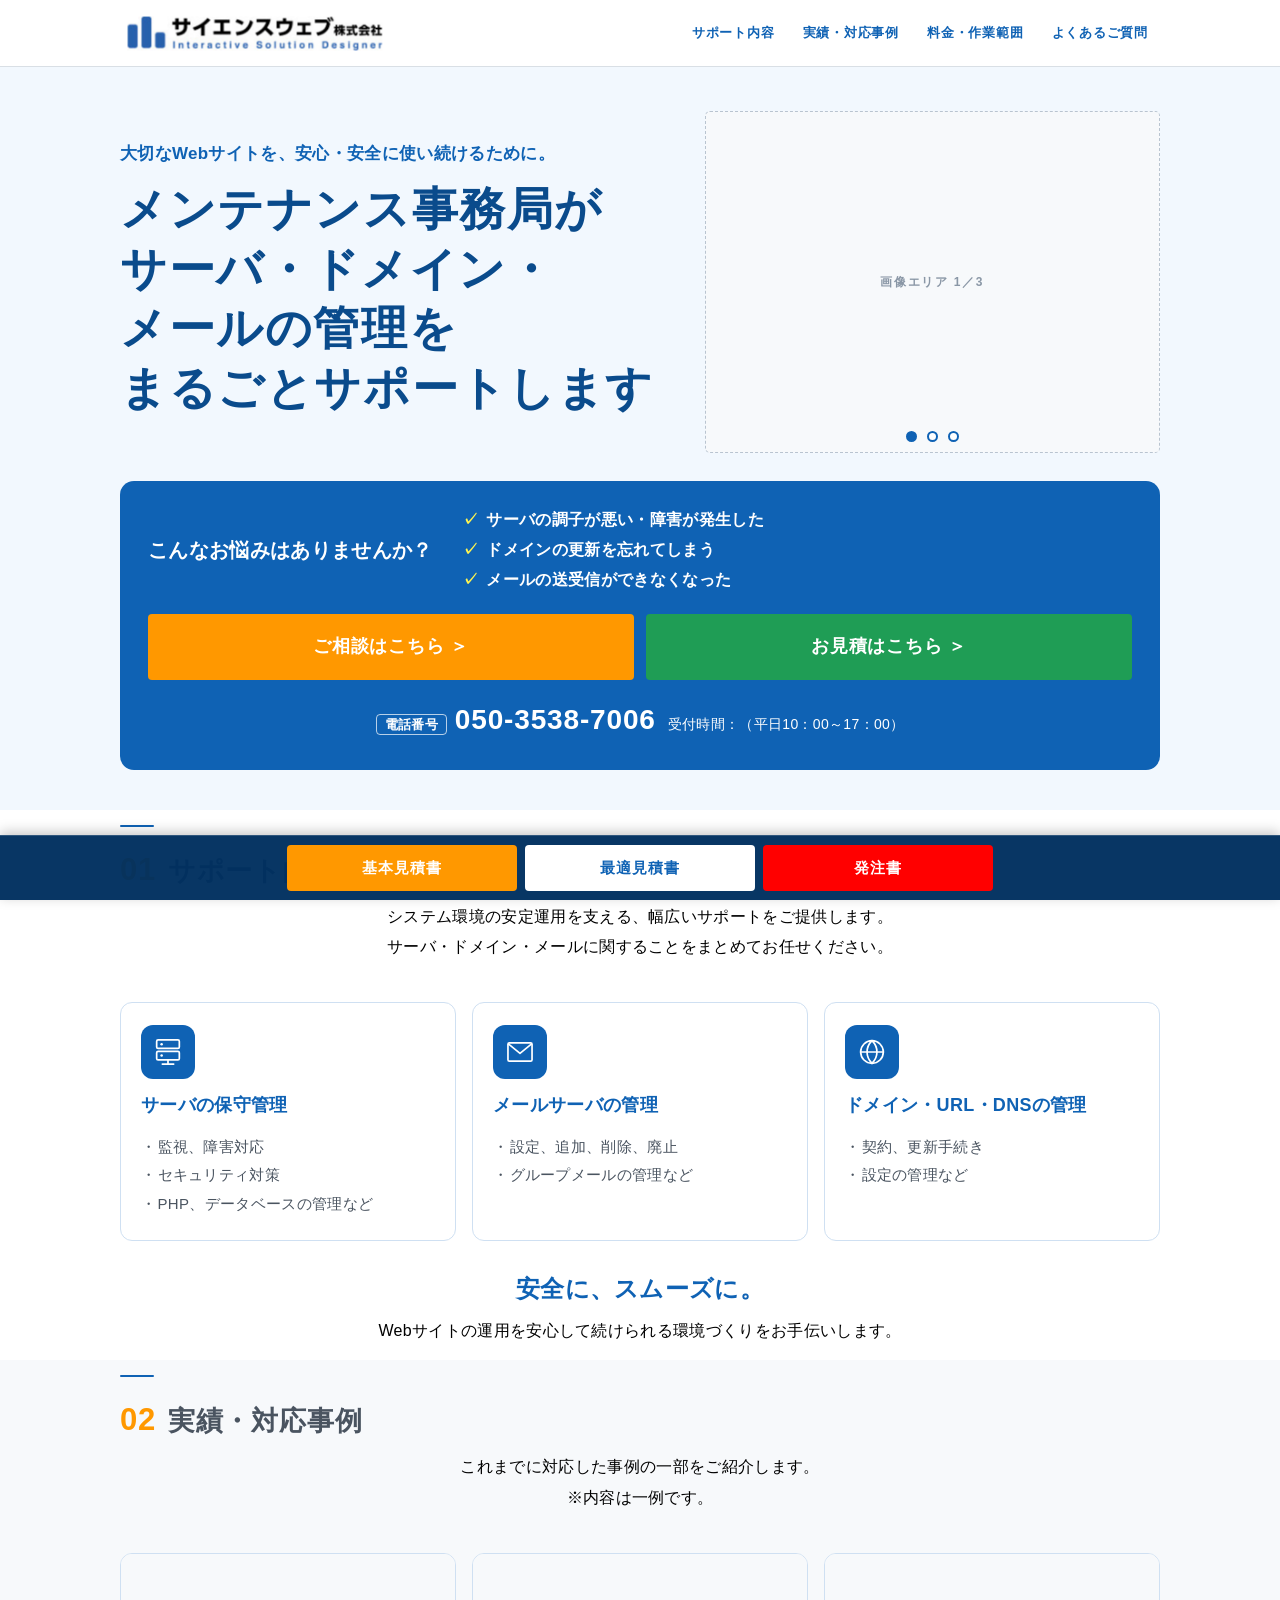
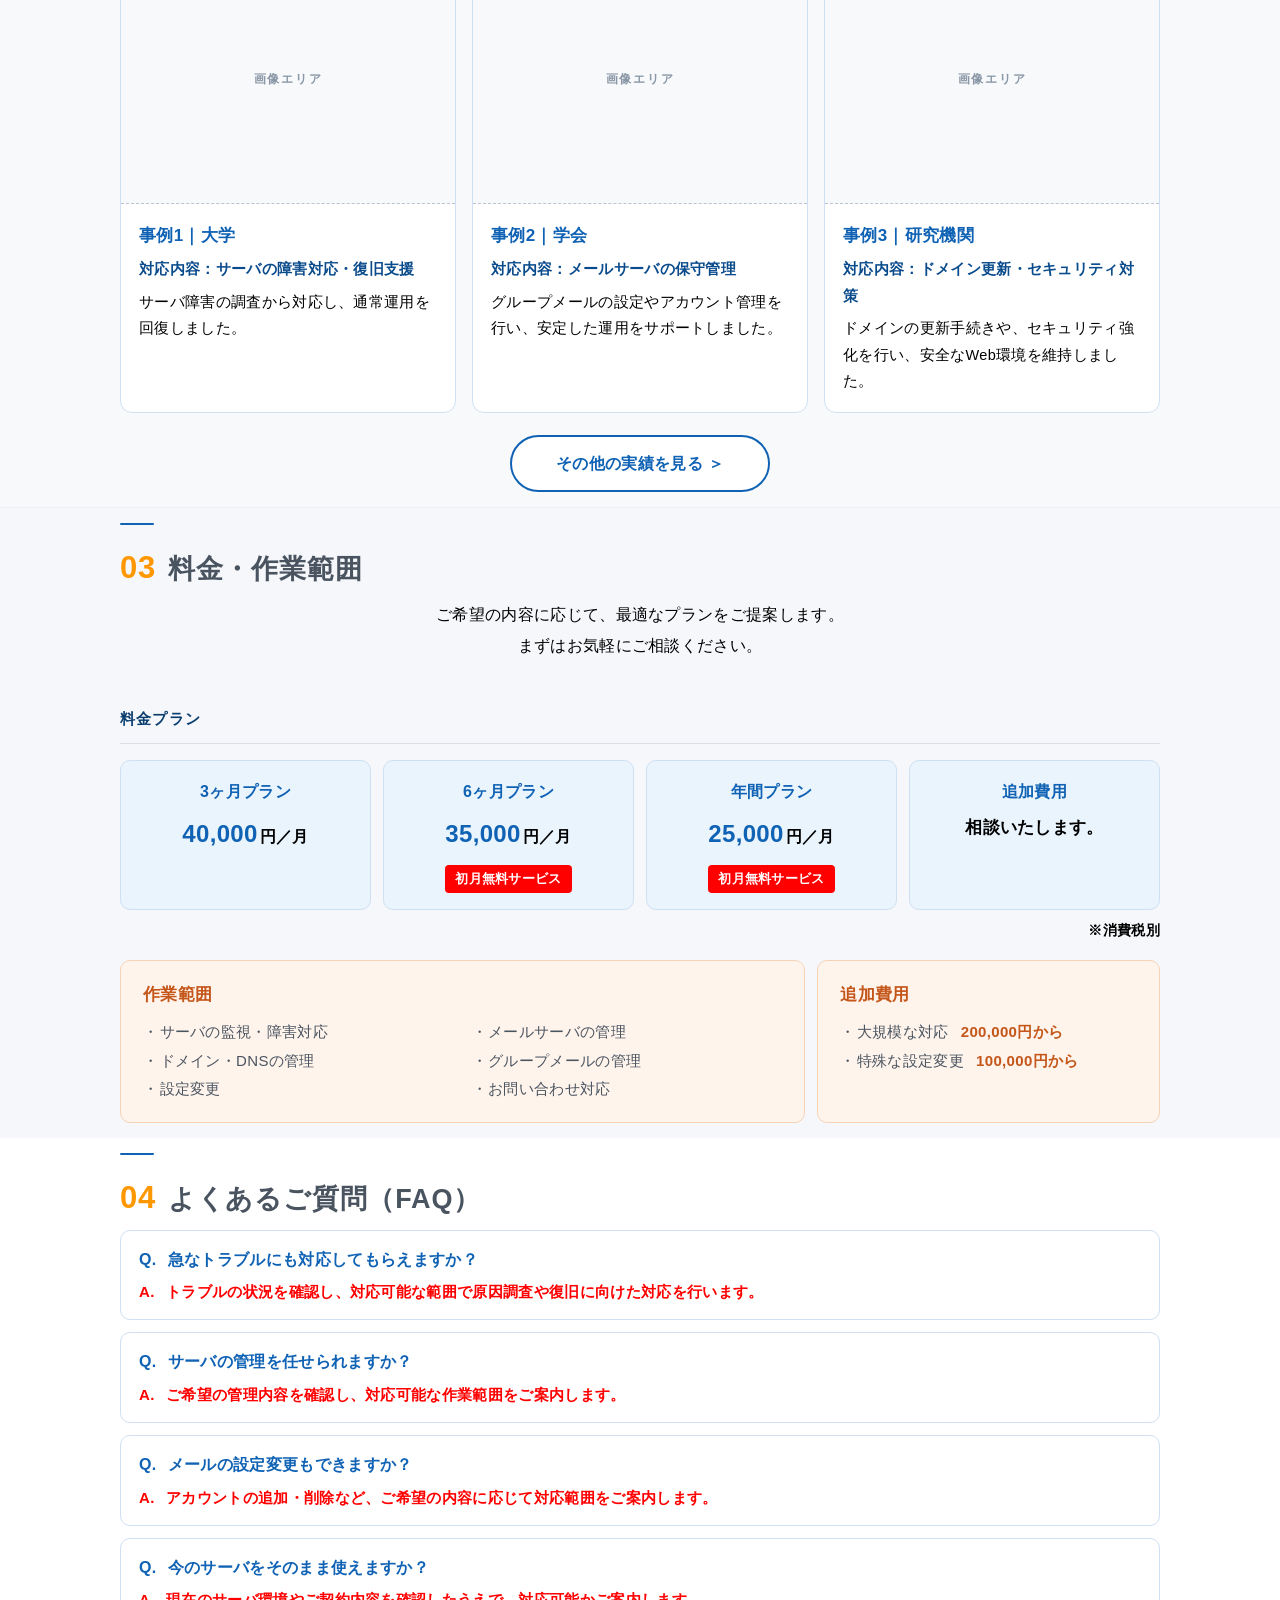
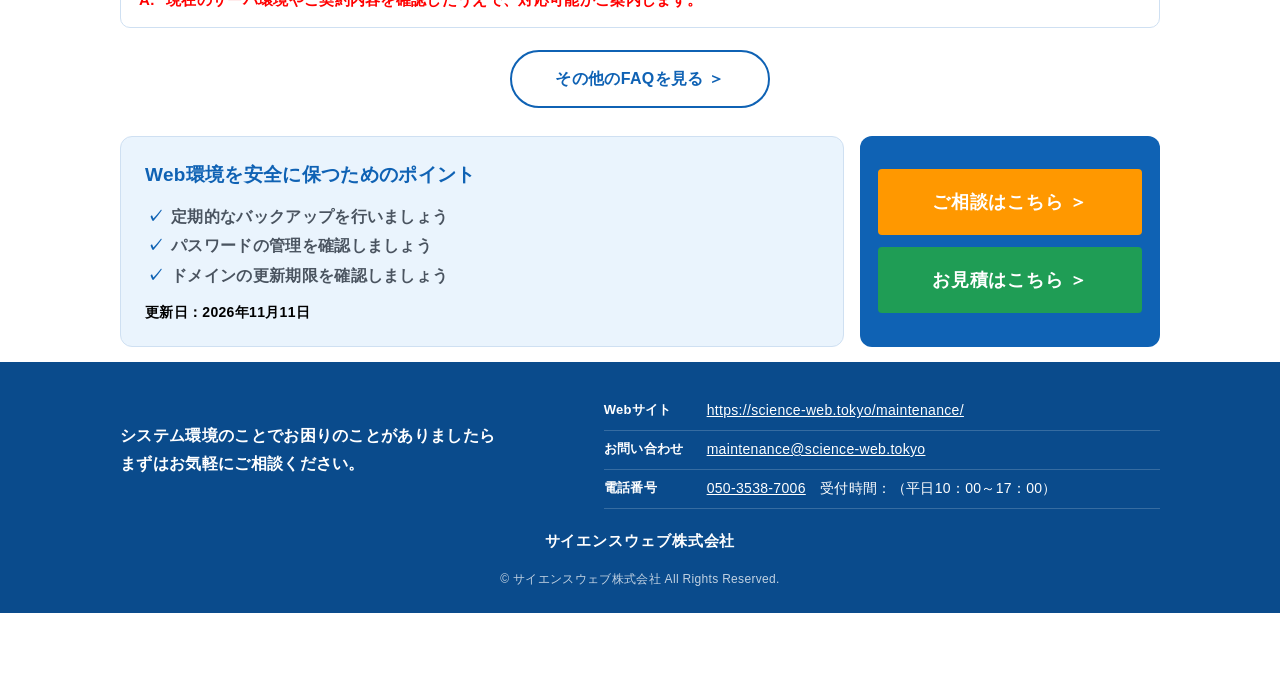
==== index.html @ deb1efe9 "初校 ver1.0：SWT メンテナンス事務局（SWO版をもとに原稿の文言で作成） Co-Authored-By: Claude Opus 5.5 <noreply@anthropic.com> Cl" ====
<!DOCTYPE html>
<!-- BUILD_TAG: swt2026_maintenance_ver1.0 / 2026-11-09 -->
<html lang="ja">
<head>
<meta charset="utf-8">
<meta name="viewport" content="width=device-width, initial-scale=1">
<title>メンテナンス事務局｜サーバ・ドメイン・メールの管理をまるごとサポート｜サイエンスウェブ株式会社 SWT</title>
<meta name="description" content="メンテナンス事務局が、サーバ・ドメイン・メールの管理をまるごとサポートします。サーバの保守管理、メールサーバの管理、ドメイン・URL・DNSの管理をまとめてお任せください。">
<meta property="og:type" content="website">
<meta property="og:locale" content="ja_JP">
<meta property="og:site_name" content="サイエンスウェブ株式会社 SWT">
<meta property="og:title" content="メンテナンス事務局｜サーバ・ドメイン・メールの管理をまるごとサポート">
<meta property="og:description" content="大切なWebサイトを、安心・安全に使い続けるために。サーバ・ドメイン・メールの管理をまるごとサポートします。">
<meta property="og:url" content="https://science-web.tokyo/maintenance/">
<link rel="canonical" href="https://science-web.tokyo/maintenance/">
<meta name="twitter:card" content="summary">
<script type="application/ld+json">
{
 "@context": "https://schema.org",
 "@type": "FAQPage",
 "mainEntity": [
  {
   "@type": "Question",
   "name": "急なトラブルにも対応してもらえますか？",
   "acceptedAnswer": {
    "@type": "Answer",
    "text": "トラブルの状況を確認し、対応可能な範囲で原因調査や復旧に向けた対応を行います。"
   }
  },
  {
   "@type": "Question",
   "name": "サーバの管理を任せられますか？",
   "acceptedAnswer": {
    "@type": "Answer",
    "text": "ご希望の管理内容を確認し、対応可能な作業範囲をご案内します。"
   }
  },
  {
   "@type": "Question",
   "name": "メールの設定変更もできますか？",
   "acceptedAnswer": {
    "@type": "Answer",
    "text": "アカウントの追加・削除など、ご希望の内容に応じて対応範囲をご案内します。"
   }
  },
  {
   "@type": "Question",
   "name": "今のサーバをそのまま使えますか？",
   "acceptedAnswer": {
    "@type": "Answer",
    "text": "現在のサーバ環境やご契約内容を確認したうえで、対応可能かご案内します。"
   }
  }
 ]
}
</script>
<style>

p {
  color: #000000 !important;
}
/* ============ 基本 ============ */
:root{
  --navy:#0F62B4;
  --navy-d:#0A4B8C;
  --navy-l:#EAF3FC;
  --accent:#ff9800;
  --accent-d:#e68a00;
  --red:#ff0000;
  --yellow:#fff44f;
  --ink:#000000;
  --gray:#000000;
  --line:#000000;
  --bg:#f5f7fa;
  --white:#fff;
}
*{box-sizing:border-box;}
html{scroll-behavior:smooth;}
body{
  margin:0;
  font-family:"Helvetica Neue",Arial,"Hiragino Kaku Gothic ProN","Hiragino Sans","Yu Gothic Medium","Yu Gothic",Meiryo,"Noto Sans JP","Noto Sans CJK JP","IPAPGothic","MS PGothic",sans-serif;
  color:var(--ink);
  background:var(--white);
  line-height:1.75;
  font-size:16px;
  -webkit-text-size-adjust:100%;
}
img{max-width:100%;height:auto;display:block;}
a{color:var(--navy);}
.wrap{max-width:1080px;margin:0 auto;padding:0 20px;}
@media (max-width:560px){ .wrap{padding:0 16px;} }

/* ============ ヘッダー ============ */
header{
  position:sticky;top:0;z-index:100;
  background:#fff;color:var(--ink);
  border-bottom:3px solid var(--navy);
  box-shadow:0 2px 8px rgba(0,0,0,.08);
}
.hd{display:flex;align-items:center;justify-content:space-between;gap:16px;min-height:60px;padding-top:8px;padding-bottom:8px;}
.hd-logo{display:block;color:var(--navy);text-decoration:none;line-height:1.2;}
.hd-logo-img{height:50px;width:auto;display:block;}
@media (max-width:700px){ .hd-logo-img{height:24px;} }
.gnav{display:flex;gap:4px;list-style:none;margin:0;padding:0;flex-wrap:wrap;}
.gnav a{
  display:block;padding:8px 12px;color:var(--navy);text-decoration:none;
  font-size:14px;font-weight:700;border-radius:4px;
}
.gnav a:hover{background:var(--navy-l);}
.hd-toggle{display:none;background:none;border:1px solid var(--navy);color:var(--navy);border-radius:5px;padding:7px 11px;font-size:14px;font-weight:700;cursor:pointer;}

@media (max-width:900px){
  .hd{flex-wrap:wrap;padding-top:8px;padding-bottom:8px;}
  .hd-toggle{display:block;}
  .hd nav{width:100%;order:3;}
  .gnav{display:none;width:100%;flex-direction:column;gap:0;padding-bottom:8px;}
  .gnav.open{display:flex;}
  .gnav a{padding:12px 8px;border-top:1px solid var(--line);border-radius:0;}
}

/* ============ ヒーロー ============ */
.hero{
  background:#fff;
  color:var(--ink);padding:52px 0 44px;
  border-bottom:1px solid var(--line);
}
.hero-lead{font-size:14px;opacity:.92;margin:0 0 14px;}
.hero h1{
  font-size:44px;line-height:1.28;margin:0 0 6px;font-weight:900;letter-spacing:.02em;
  color:var(--ink);
}
.hero h1 .dot{color:var(--navy);font-size:16px;margin:0 14px;vertical-align:middle;opacity:.55;}
.hero h1 .sub{display:block;font-size:19px;font-weight:700;color:var(--navy);margin-bottom:8px;}
.hero-price{
  display:flex;flex-wrap:wrap;gap:12px;margin:20px 0 8px;
}
.hero-card{
  flex:1 1 100%;background:var(--navy);color:#fff;
  border:1px solid var(--navy);border-radius:14px;padding:26px 34px;
  box-shadow:0 8px 26px rgba(15,98,180,.22);
  display:flex;align-items:center;gap:34px;
}
.hero-card .hc-left{flex:1 1 0;min-width:0;}
.hero-card .hc-right{flex:1 1 0;min-width:0;}
.hero-card .hc-sep{flex:0 0 1px;align-self:stretch;background:rgba(255,255,255,.28);margin:4px 0;}
.hero-card .n{font-size:15px;font-weight:700;opacity:.95;margin-bottom:2px;letter-spacing:.02em;}
.hero-card .p{font-weight:900;color:var(--yellow);line-height:1;display:flex;align-items:baseline;gap:0 2px;}
.hero-card .p-pre{font-size:34px;}
.hero-card .p-num{font-size:96px;letter-spacing:-.03em;}
.hero-card .p-unit{font-size:42px;}
.hero-card .p-tax{font-size:14px;font-weight:700;color:#fff;opacity:.92;margin-top:4px;}
.hero-card .n{font-size:15px;font-weight:700;margin-bottom:4px;}
.hero-card .d{font-size:13px;opacity:.92;line-height:1.6;}
.hero-tags{font-size:13px;opacity:.9;margin:14px 0 0;}
.hero-note{
  background:var(--yellow);color:#4a3b00;font-weight:800;
  display:inline-block;padding:8px 16px;border-radius:6px;margin-top:16px;font-size:15px;
}
@media (max-width:700px){
  .hero h1{font-size:25px;}
  .hero h1 .sub{font-size:16px;}
  .hero-card{flex-direction:column;align-items:center;gap:16px;padding:26px 24px;}
  .hero-card .hc-sep{flex:0 0 1px;width:100%;height:1px;align-self:auto;margin:0;}
  .hero-card .p-pre{font-size:24px;}
  .hero-card .p-num{font-size:62px;}
  .hero-card .p-unit{font-size:28px;}
  .hero-card .p-tax{font-size:13px;}
}

/* ============ 共通セクション ============ */
section{padding:52px 0;}
section:nth-of-type(even){background:var(--bg);}
.sec-ttl{
  font-size:26px;font-weight:900;margin:0 0 6px;color:var(--navy);line-height:1.4;
}
.sec-ttl::before{
  content:"";display:block;width:52px;height:5px;background:var(--accent);
  border-radius:3px;margin-bottom:12px;
}
.sec-desc{font-size:15px;color:var(--gray);margin:0 0 26px;}
@media (max-width:700px){ .sec-ttl{font-size:22px;} section{padding:40px 0;} }

/* ============ セールスポイント ============ */
.points{display:grid;grid-template-columns:repeat(2,1fr);gap:14px;margin:0;padding:0;list-style:none;}
.points li{
  background:var(--white);border:1px solid var(--line);border-radius:9px;
  padding:15px 16px 15px 44px;position:relative;font-size:15px;font-weight:700;line-height:1.6;
}
.points li::before{
  content:"";position:absolute;left:15px;top:19px;width:16px;height:9px;
  border-left:3px solid var(--accent);border-bottom:3px solid var(--accent);
  transform:rotate(-45deg);
}
.points li span{display:block;font-size:13px;font-weight:400;color:var(--gray);margin-top:3px;}
@media (max-width:700px){ .points{grid-template-columns:1fr;} }

/* ============ 導線ボタン ============ */
.cta-box{
  background:var(--white);border:2px solid var(--navy);border-radius:12px;
  padding:22px;margin-top:30px;
}
.cta-box.on-white{background:var(--bg);}
.cta-ttl{font-size:18px;font-weight:900;color:var(--navy);margin:0 0 4px;}
.cta-sub{font-size:13.5px;color:var(--gray);margin:0 0 16px;}
.btns{display:grid;grid-template-columns:repeat(3,1fr);gap:12px;}
.btns.two{grid-template-columns:repeat(2,1fr);}
@media (max-width:820px){ .btns,.btns.two{grid-template-columns:1fr;} }
.btn{
  display:flex;flex-direction:column;align-items:center;justify-content:center;gap:3px;
  min-height:66px;padding:13px 14px;border:0;border-radius:9px;cursor:pointer;
  font-family:inherit;font-size:16px;font-weight:900;text-decoration:none;text-align:center;
  line-height:1.4;transition:filter .15s,transform .05s;
}
.btn:hover{filter:brightness(1.08);}
.btn:active{transform:translateY(1px);}
.btn small{font-size:11.5px;font-weight:600;opacity:.92;}
.btn-order{background:var(--red);color:#fff;}
.btn-quote{background:var(--accent);color:#fff;}
.btn-quote2{background:var(--navy);color:#fff;}
.btn-contact{background:#fff;color:var(--navy);border:2px solid var(--navy);}
.btn-zoom{background:#fff;color:var(--navy);border:2px solid var(--navy);}

/* ============ 料金 ============ */
.plans{display:grid;grid-template-columns:repeat(3,1fr);gap:16px;}
.plans.single{grid-template-columns:minmax(0,420px);justify-content:center;}

/* ====== 新原稿セクション用 ====== */
.sub-ttl{font-size:17px;font-weight:800;color:var(--navy);margin:30px 0 12px;padding-left:12px;border-left:5px solid var(--navy);}

/* お悩み・よくある失敗 */
.worries{list-style:none;margin:0;padding:0;display:grid;grid-template-columns:repeat(2,1fr);gap:10px;}
.worries li{background:#fff;border:1px solid var(--line);border-radius:8px;padding:13px 14px 13px 40px;position:relative;font-size:14.5px;line-height:1.65;}
.worries li:before{content:"✓";position:absolute;left:14px;top:12px;color:#000000;font-weight:900;}

/* 解決の一文 */
.answer-box{margin-top:24px;background:var(--navy);color:#fff;border-radius:10px;padding:22px 24px;text-align:center;}
.answer-ttl{font-size:19px;font-weight:900;margin:0 0 8px;}
.answer-txt{font-size:14.5px;line-height:1.8;margin:0;opacity:.95;}

/* プランの仕様表 */
.plan .spec{width:100%;border-collapse:collapse;margin:6px 0 14px;}
.plan .spec th,.plan .spec td{border-bottom:1px dotted var(--line);padding:9px 4px;font-size:13.5px;text-align:left;vertical-align:top;}
.plan .spec th{width:44%;font-weight:800;color:var(--navy);}
.plan .term{list-style:none;margin:0;padding:12px 14px;background:var(--navy-l);border-radius:8px;font-size:13px;line-height:1.8;}
.plan .term li:before{content:"・";}

/* 追加できます／無料です */
.box-ttl{font-size:17px;font-weight:800;color:var(--navy);margin:0 0 12px;}
.addon,.freebox,.company{margin-top:28px;background:#fff;border:1px solid var(--line);border-radius:10px;padding:20px 22px;}
.freebox{background:#FFFBEA;border-color:#F0DFA8;}
.free{list-style:none;margin:0;padding:0;display:grid;grid-template-columns:repeat(3,1fr);gap:10px;}
.free li{background:#fff;border:1px solid #F0DFA8;border-radius:8px;padding:14px;text-align:center;font-size:14px;}
.free li b{display:block;margin-top:6px;font-size:19px;color:var(--accent);}

/* スタンダードプランへの導線 */
.basic-link{margin-top:24px;display:flex;flex-wrap:wrap;align-items:center;gap:12px;
  background:#fff;border:2px dashed var(--navy);border-radius:10px;padding:16px 20px;}
.bl-name{font-weight:800;color:var(--navy);font-size:15px;}
.bl-price{font-weight:900;font-size:22px;color:var(--navy);}
.bl-desc{font-size:14px;color:var(--gray);flex:1 1 200px;}
.bl-btn{background:var(--navy);color:#fff;text-decoration:none;font-weight:700;font-size:14px;
  padding:10px 18px;border-radius:6px;white-space:nowrap;}
.bl-btn:hover{opacity:.88;}

/* ＦＡＱ */
.qa{margin:0;}
.qa dt{font-weight:800;color:var(--navy);font-size:15px;margin-top:16px;padding-left:30px;position:relative;}
.qa dt:before{content:"Ｑ";position:absolute;left:0;top:0;color:var(--accent);font-weight:900;}
.qa dd{margin:8px 0 0 0;padding:12px 14px 12px 30px;background:#fff;border:1px solid var(--line);
  border-radius:8px;font-size:14px;line-height:1.8;position:relative;}
.qa dd:before{content:"Ａ";position:absolute;left:12px;top:12px;color:var(--navy);font-weight:900;}

/* 実績 */
/* 数字の実績 */
.stats{display:grid;grid-template-columns:repeat(3,1fr);gap:14px;margin-bottom:26px;}
.stat{background:var(--navy);color:#fff;border-radius:12px;padding:22px 20px;text-align:center;
  box-shadow:0 6px 20px rgba(0,64,128,.16);}
.st-num{font-size:40px;font-weight:900;line-height:1.1;color:var(--yellow);letter-spacing:-.01em;}
.st-num span{font-size:15px;font-weight:700;color:#fff;margin-left:4px;letter-spacing:0;}
.st-lbl{font-size:13px;margin-top:10px;opacity:.95;line-height:1.6;}

/* 導入機関 */
.orgs{display:grid;grid-template-columns:repeat(2,1fr);gap:14px;}
.org{background:#fff;border:1px solid var(--line);border-radius:10px;padding:18px 20px;}
.og-ttl{font-size:13px;font-weight:800;color:#fff;background:var(--navy);
  display:inline-block;border-radius:4px;padding:4px 12px;margin-bottom:12px;}
.org p{margin:0;font-size:14px;line-height:1.8;}
.og-tags{list-style:none;margin:0;padding:0;display:flex;flex-wrap:wrap;gap:7px;}
.og-tags li{background:var(--navy-l);color:var(--navy);border:1px solid #cddff2;
  border-radius:20px;padding:5px 13px;font-size:13px;font-weight:700;}
.og-etc{margin-top:8px !important;font-size:12.5px;color:var(--gray);}

/* 直近の実績 */
.recent{list-style:none;margin:0;padding:0;display:grid;grid-template-columns:repeat(3,1fr);gap:10px;}
.recent li{background:#fff;border:1px solid var(--line);border-left:4px solid var(--accent);
  border-radius:6px;padding:13px 15px;font-size:14px;font-weight:700;color:var(--navy);}

/* ご相談 */
.talk-grid{display:grid;grid-template-columns:repeat(3,1fr);gap:14px;}
.talk-card{background:#fff;border:1px solid var(--line);border-radius:10px;padding:18px 20px;}
.tc-ttl{font-size:15px;font-weight:800;color:var(--navy);margin-bottom:8px;padding-bottom:8px;border-bottom:2px solid var(--navy-l);}
.talk-card p{margin:0;font-size:14px;line-height:1.8;}
.ceo-txt{margin:14px 0 0;font-size:13.5px;line-height:1.85;color:var(--gray);}

/* フッター */
/* 追加記載欄（入力フォーム） */
.opt{margin-left:8px;font-size:11px;font-weight:600;color:#fff;background:var(--gray);border-radius:3px;padding:2px 7px;}
.fld-note{margin:0 0 8px;font-size:12.5px;color:var(--gray);line-height:1.6;}
.ex-row{display:flex;gap:8px;margin-bottom:7px;}
.ex-row .ex-l{flex:0 0 38%;}
.ex-row .ex-v{flex:1 1 auto;}
.ex-row input{padding:9px 10px;font-size:14px;border:1px solid var(--line);border-radius:5px;width:100%;font-family:inherit;}
.ex-row input:focus{outline:2px solid var(--navy);outline-offset:-1px;}

/* 帳票内：追加記載欄・希望項目リスト */
.doc .doc-extra{margin-top:10px;}
.doc .opt-list th,.doc .opt-list td{padding:6px 8px;font-size:12.5px;}

@media (max-width:560px){
  .ex-row{flex-direction:column;gap:5px;}
  .ex-row .ex-l{flex:1 1 auto;}
}

/* 見積書の注意事項 */
.doc .doc-note{margin:14px 0 0;padding-left:1.4em;font-size:11.5pt;line-height:1.75;}
.doc .doc-note > li{margin-bottom:3px;}
.doc .doc-note-items{list-style:none;margin:6px 0 8px;padding:8px 10px;border:1px solid #ccc;border-radius:3px;}
.doc .doc-note-sub{list-style:none;margin:4px 0 2px;padding:0 0 0 4px;}
.doc .doc-note-sub li{font-size:10.5pt;line-height:1.7;}
.doc .doc-note-sub li:before{content:"・";}
.doc .doc-note-sub li.no-mark:before{content:"";}
.doc .doc-order-note{margin:14px 0 0;}
.doc .doc-wakachi{margin:2px 0 4px;}
.doc .doc-wakachi li{line-height:1.5;}
.doc .doc-wakachi-note{margin:0 0 4px;font-size:12px;}

.doc .doc-note-items li{display:flex;flex-wrap:wrap;gap:2px 10px;padding:3px 0;border-bottom:1px dotted #ddd;font-size:10.5pt;}
.doc .doc-note-items li:last-child{border-bottom:0;}
.doc .ni-n{flex:0 0 30%;font-weight:700;}
.doc .ni-p{flex:0 0 22%;text-align:right;}
.doc .ni-d{flex:1 1 100%;font-size:9.5pt;color:#555;padding-left:1em;}
@media print{
  .doc .doc-note{font-size:8.6pt;line-height:1.45;margin-top:8px;padding-left:1.2em;}
  .doc .doc-note > li{margin-bottom:1px;}
  .doc .doc-note-items{margin:4px 0 5px;padding:5px 7px;}
  .doc .doc-note-items li{font-size:8pt;padding:0.5px 0;gap:1px 8px;}
  .doc .ni-d{font-size:7.4pt;line-height:1.35;}
  .doc .doc-note-sub li{font-size:8.2pt;line-height:1.45;}
}

.ft-brand{margin:0 0 8px;font-weight:800;font-size:15px;}
.ft-a{color:#fff;text-decoration:underline;opacity:.92;word-break:break-all;}
.ft-nav{list-style:none;display:flex;flex-wrap:wrap;gap:6px 18px;margin:14px 0 0;padding:0;}
.ft-nav a{color:#fff;text-decoration:none;font-size:13.5px;font-weight:700;opacity:.92;}
.ft-nav a:hover{text-decoration:underline;}

/* 吹き出し */
.say{display:inline-block;margin-left:10px;background:var(--accent);color:#fff;font-size:12px;font-weight:800;
  border-radius:14px;padding:3px 12px;position:relative;white-space:nowrap;}
.say2{display:inline-block;margin-left:10px;background:var(--yellow);color:#4a3b00;font-size:12.5px;font-weight:800;
  border-radius:14px;padding:3px 12px;white-space:nowrap;}
@media (max-width:560px){ .say,.say2{display:block;margin:6px 0 0;width:fit-content;} }
.ft-line{margin:0 0 4px;font-size:13.5px;opacity:.92;}
.ft-copy{margin:14px 0 0;font-size:12px;opacity:.75;}

@media (max-width:760px){
  .worries{grid-template-columns:1fr;}
  .free{grid-template-columns:1fr;}
  .stats{grid-template-columns:1fr;gap:10px;}
  .stat{padding:18px;}
  .st-num{font-size:34px;}
  .orgs{grid-template-columns:1fr;}
  .recent{grid-template-columns:1fr;}
  .talk-grid{grid-template-columns:1fr;}
  .answer-ttl{font-size:17px;}
  .basic-link{flex-direction:column;align-items:flex-start;}
  .bl-btn{width:100%;text-align:center;}
}
@media (max-width:880px){ .plans{grid-template-columns:1fr;} }
.plan{
  background:var(--white);border:2px solid var(--line);border-radius:12px;
  padding:22px 20px;display:flex;flex-direction:column;
}
.plan.rec{border-color:var(--accent);box-shadow:0 4px 16px rgba(255,152,0,.18);}
.plan-badge{
  display:inline-block;background:var(--accent);color:#fff;font-size:12px;font-weight:800;
  padding:3px 12px;border-radius:20px;margin-bottom:10px;align-self:flex-start;
}
.plan h3{font-size:19px;font-weight:900;color:var(--navy);margin:0 0 2px;}
.plan .cat{font-size:13px;color:var(--gray);margin:0 0 10px;}
.plan .price{font-size:34px;font-weight:900;color:var(--navy);line-height:1.15;}
.plan .price small{font-size:14px;font-weight:700;color:var(--gray);margin-left:4px;}
.plan .tax{font-size:12px;color:var(--gray);margin-bottom:14px;}
.plan ul{list-style:none;margin:0 0 16px;padding:0;font-size:14px;flex:1;}
.plan ul li{padding:6px 0 6px 21px;position:relative;border-bottom:1px dashed var(--line);line-height:1.6;}
.plan ul li::before{content:"・";position:absolute;left:4px;color:var(--accent);font-weight:900;}

.addon{margin-top:30px;background:var(--white);border:1px solid var(--line);border-radius:10px;padding:20px;}
.addon h3{font-size:17px;font-weight:900;color:var(--navy);margin:0 0 4px;}
.addon p.note{font-size:13px;color:var(--gray);margin:0 0 14px;}
table.tbl{width:100%;border-collapse:collapse;font-size:14.5px;}
table.tbl th,table.tbl td{border:1px solid var(--line);padding:10px 12px;text-align:left;vertical-align:top;}
table.tbl th{background: #ffffff;font-weight:800;white-space:nowrap;}
table.tbl td.num{text-align:right;white-space:nowrap;font-weight:700;}
@media (max-width:640px){
  table.tbl,table.tbl tbody,table.tbl tr,table.tbl th,table.tbl td{display:block;width:100% !important;}
  table.tbl th{border-bottom:0;white-space:normal;}
  table.tbl td{border-top:0;}
  table.tbl td.num{text-align:left;}
  table.tbl tr + tr{margin-top:-1px;}
}

/* ============ 商品概要 ============ */
.prods{display:grid;grid-template-columns:repeat(2,1fr);gap:16px;}
@media (max-width:820px){ .prods{grid-template-columns:1fr;} }
.prod{background:var(--white);border:1px solid var(--line);border-radius:11px;padding:20px;}
.prod h3{font-size:18px;font-weight:900;color:var(--navy);margin:0 0 8px;padding-bottom:8px;border-bottom:2px solid var(--navy-l);}
.prod p{font-size:14.5px;margin:0 0 10px;}
.prod ul{margin:0;padding-left:1.15em;font-size:14px;color:var(--gray);}
.prod ul li{margin-bottom:4px;}

/* ============ 業務委託 ============ */
.flow{display:grid;grid-template-columns:repeat(4,1fr);gap:12px;margin-bottom:26px;}
@media (max-width:820px){ .flow{grid-template-columns:repeat(2,1fr);} }
@media (max-width:480px){ .flow{grid-template-columns:1fr;} }
.flow div{
  background:var(--white);border:1px solid var(--line);border-top:5px solid var(--navy);
  border-radius:9px;padding:15px;font-size:14px;
}
.flow div b{display:block;font-size:15.5px;color:var(--navy);margin-bottom:5px;}
.flow div i{display:block;font-style:normal;font-size:12px;color:var(--accent);font-weight:800;margin-bottom:4px;}

/* ============ 会社概要 ============ */
.about{display:grid;grid-template-columns:1.15fr .85fr;gap:22px;}
@media (max-width:880px){ .about{grid-template-columns:1fr;} }
.about-box{background:var(--white);border:1px solid var(--line);border-radius:11px;padding:20px;}
.about-box h3{font-size:17px;font-weight:900;color:var(--navy);margin:0 0 12px;}
dl.info{margin:0;font-size:14.5px;}
dl.info dt{font-weight:800;color:var(--navy);margin-top:11px;}
dl.info dt:first-child{margin-top:0;}
dl.info dd{margin:2px 0 0;word-break:break-word;}
.works{list-style:none;margin:0;padding:0;font-size:14.5px;}
.works li{padding:10px 0;border-bottom:1px dashed var(--line);}
.works li b{color:var(--navy);}
.contact-line{
  margin-top:22px;background:var(--navy-l);border-radius:10px;padding:18px 20px;font-size:15px;
}
.contact-line b{color:var(--navy);}
.contact-line a{font-weight:800;}
.biz{font-size:13.5px;color:var(--gray);margin-top:16px;}
.biz a{word-break:break-all;}

/* ============ 追従バー ============ */
.sticky-cta{
  position:fixed;left:0;right:0;bottom:0;z-index:90;
  background:rgba(0,48,95,.97);padding:9px 12px;
  display:flex;gap:8px;justify-content:center;
  box-shadow:0 -3px 12px rgba(0,0,0,.22);
}
.sticky-cta button{
  flex:1 1 0;max-width:230px;min-height:46px;border:0;border-radius:7px;cursor:pointer;
  font-family:inherit;font-size:14.5px;font-weight:900;color:#fff;line-height:1.3;
}
.sticky-cta .s1{background:var(--accent);}
.sticky-cta .s2{background:var(--red);}
.sticky-cta .s3{background:#fff;color:var(--navy);}
body{padding-bottom:70px;}
@media (max-width:480px){ .sticky-cta button{font-size:13px;} }

footer{background:var(--navy-d);color:#fff;padding:22px 0;font-size:13px;text-align:center;}
footer a{color:#cfe3f7;}

/* ============ モーダル ============ */
.modal{
  position:fixed;inset:0;z-index:200;background:rgba(0,0,0,.6);
  display:none;align-items:flex-start;justify-content:center;padding:20px 12px;overflow-y:auto;
}
.modal.open{display:flex;}
.modal-inner{
  background:#fff;border-radius:12px;width:100%;max-width:840px;margin:auto;
  box-shadow:0 12px 40px rgba(0,0,0,.35);overflow:hidden;
}
.modal-hd{
  background:var(--navy);color:#fff;padding:15px 20px;display:flex;
  align-items:center;justify-content:space-between;gap:10px;
}
.modal-hd .modal-ttl{margin:0;font-size:18px;font-weight:900;line-height:1.4;}
.modal-hd button{
  background:rgba(255,255,255,.18);border:0;color:#fff;font-size:22px;line-height:1;
  width:36px;height:36px;border-radius:6px;cursor:pointer;flex-shrink:0;font-family:inherit;
}
.modal-bd{padding:20px;}
.steps{display:flex;gap:6px;margin-bottom:18px;font-size:12.5px;font-weight:800;}
.steps span{
  flex:1;text-align:center;padding:7px 4px;border-radius:5px;
  background:var(--bg);color:var(--gray);border:1px solid var(--line);
}
.steps span.on{background:var(--navy);color:#fff;border-color:var(--navy);}

.fld{margin-bottom:16px;}
.fld label.lb{display:block;font-size:14.5px;font-weight:800;color:var(--navy);margin-bottom:6px;}
.fld .req{background:var(--red);color:#fff;font-size:11px;padding:1px 7px;border-radius:3px;margin-left:6px;font-weight:700;}
.fld input[type=text],.fld input[type=email],.fld textarea{
  width:100%;padding:11px 12px;border:1px solid var(--line);border-radius:6px;
  font-family:inherit;font-size:16px;background:#fff;color:var(--ink);
}
.fld input:focus,.fld textarea:focus{outline:2px solid var(--accent);outline-offset:1px;}
.opt{display:block;border:1px solid var(--line);border-radius:7px;padding:11px 13px;margin-bottom:8px;cursor:pointer;font-size:15px;background:#fff;}
.opt:hover{background:var(--navy-l);}
.opt input{margin-right:9px;transform:scale(1.15);vertical-align:-1px;}
.opt b{color:var(--navy);}
.opt .amt{float:right;font-weight:800;color:var(--navy);}
.opt .sm{display:block;font-size:12.5px;color:var(--gray);margin:2px 0 0 26px;}
.err{background:#ffeaea;border:1px solid var(--red);color:#b00;padding:10px 12px;border-radius:6px;font-size:14px;margin-bottom:14px;display:none;}
.err.show{display:block;}
.modal-ft{display:flex;gap:10px;flex-wrap:wrap;justify-content:flex-end;padding:16px 20px;border-top:1px solid var(--line);background:var(--bg);}
.mbtn{
  min-height:48px;padding:11px 22px;border:0;border-radius:7px;cursor:pointer;
  font-family:inherit;font-size:15.5px;font-weight:900;
}
.mbtn.pri{background:var(--accent);color:#fff;}
.mbtn.go{background:var(--red);color:#fff;}
.mbtn.sec{background:#fff;color:var(--navy);border:2px solid var(--navy);}
.done{text-align:center;padding:22px 10px;}
.done .mk{font-size:44px;color:#2e7d32;line-height:1;margin-bottom:10px;}
.done h3{font-size:20px;color:var(--navy);margin:0 0 10px;}
.done p{font-size:14.5px;color:var(--gray);margin:0 0 6px;}

/* ============ 帳票（見積書・発注書） ============ */
.doc{
  background:#fff;color:#000;border:1px solid #bbb;padding:26px 28px;
  font-size:14px;line-height:1.7;
}
.doc h3.doc-ttl{
  text-align:center;font-size:23px;font-weight:900;letter-spacing:.28em;
  margin:0 0 6px;padding-bottom:8px;border-bottom:3px double #000;
}
.doc .doc-date{text-align:right;font-size:13px;margin:6px 0 16px;}
.doc .doc-to{font-size:17px;font-weight:800;border-bottom:1px solid #000;padding-bottom:5px;margin-bottom:16px;}
.doc .doc-to small{font-size:13px;font-weight:400;margin-left:6px;}
.doc .doc-total{
  background:#eef3f8;border:2px solid #004080;padding:12px 16px;margin:16px 0;
  display:flex;justify-content:space-between;align-items:baseline;flex-wrap:wrap;gap:6px;
}
.doc .doc-total b{font-size:16px;}
.doc .doc-total span{font-size:26px;font-weight:900;color:#004080;}
.doc table{width:100%;border-collapse:collapse;font-size:13.5px;margin-bottom:14px;}
.doc table th,.doc table td{border:1px solid #666;padding:8px 10px;}
.doc table th{background:#eef3f8;text-align:left;white-space:nowrap;}
.doc table td.r{text-align:right;white-space:nowrap;}
.doc .doc-remark{font-size:12.5px;color:#333;border-top:1px solid #999;padding-top:10px;margin-top:8px;}
.doc .doc-from{margin-top:18px;border:1px solid #999;padding:12px 14px;font-size:13px;line-height:1.8;}
.doc .doc-from b{display:block;font-size:15px;margin-bottom:2px;}
.doc-page{page-break-after:always;}
.doc-page:last-child{page-break-after:auto;}
.doc-sec-ttl{font-size:15px;font-weight:900;background:#004080;color:#fff;padding:6px 12px;margin:18px 0 10px;}

/* ============ 印刷 ============ */
@media print{
  @page{size:A4 portrait;margin:12mm;}
  body{padding:0!important;background:#fff!important;}
  .sticky-cta,.no-print{display:none!important;}

  /* 通常のページ印刷：ページ全体をそのまま出す */
  body:not(.doc-open) .modal{display:none!important;}
  body:not(.doc-open) section,body:not(.doc-open) .hero,
  body:not(.doc-open) .plan,body:not(.doc-open) .org,
  body:not(.doc-open) .talk-card,body:not(.doc-open) .stat,
  body:not(.doc-open) .media-slot{break-inside:avoid;page-break-inside:avoid;}
  body:not(.doc-open) header{position:static!important;}

  /* 帳票を開いているとき：その帳票だけを出す */
  body.doc-open header,body.doc-open .hero,body.doc-open section,
  body.doc-open footer,body.doc-open .modal-hd,body.doc-open .modal-ft,
  body.doc-open .steps{display:none!important;}
  body.doc-open .modal{position:static!important;display:block!important;background:#fff!important;padding:0!important;overflow:visible!important;}
  body.doc-open .modal:not(.open){display:none!important;}
  body.doc-open .modal-inner{box-shadow:none!important;max-width:none!important;border-radius:0!important;margin:0!important;}

  /* 印刷領域いっぱいに広げる。固定幅にすると余白の設定次第で左右がずれるため */
  body.doc-open .modal,
  body.doc-open .modal-inner,
  body.doc-open .modal-bd,
  body.doc-open .doc,
  body.doc-open .doc-page{
    width:100%!important;max-width:100%!important;
    margin-left:0!important;margin-right:0!important;
    padding-left:0!important;padding-right:0!important;
    box-sizing:border-box!important;
  }
  body.doc-open .doc table{width:100%!important;max-width:100%!important;table-layout:fixed;}
  body.doc-open .doc table th,body.doc-open .doc table td{
    word-break:break-word;overflow-wrap:anywhere;
  }
  body.doc-open .doc img{max-width:100%!important;height:auto!important;}
  .modal-bd{padding:0!important;}
  .doc{border:0!important;padding:0!important;font-size:10pt;line-height:1.55;}
  .doc h3.doc-ttl{font-size:18pt;margin-bottom:4px;padding-bottom:5px;}
  .doc .doc-date{font-size:9pt;margin:4px 0 10px;}
  .doc .doc-to{font-size:13pt;margin-bottom:10px;padding-bottom:4px;}
  .doc .doc-total{padding:8px 12px;margin:10px 0;}
  .doc .doc-total b{font-size:11pt;}
  .doc .doc-total span{font-size:17pt;}
  .doc table{font-size:9.5pt;margin-bottom:9px;}
  .doc table th,.doc table td{padding:4px 8px;}
  .doc .doc-sec-ttl{font-size:11pt;padding:4px 10px;margin:11px 0 7px;}
  .doc .doc-remark{font-size:8.5pt;line-height:1.5;padding-top:7px;margin-top:5px;}
  .doc .doc-from{margin-top:11px;padding:8px 11px;font-size:9pt;line-height:1.6;}
  .doc .doc-from b{font-size:11pt;}
  .doc-page{page-break-inside:auto;}
}

/* ============================================================
   洗練パス：装飾を引き、罫線と余白と数字で構成する
   研究者・大学向けの資料然とした精度を目指す
   ============================================================ */

:root{
  --ink:#14181D;
  --ink:#4A5460;
  --rule:#D9DFE5;        /* ヘアライン */
  --rule-2:#EDF1F5;      /* さらに薄い区切り */
  --wash:#F7F9FB;        /* セクションの地 */
  --navy-ink:#0A3D6E;    /* 見出し用の濃い青 */
}

/* --- 文字組み ------------------------------------------------ */
body{
  font-family:"Hiragino Kaku Gothic ProN","Hiragino Sans","Yu Gothic Medium","Yu Gothic",
              Meiryo,"Noto Sans JP","Noto Sans CJK JP","IPAPGothic",
              -apple-system,"Segoe UI",sans-serif;
  color:var(--ink);
  -webkit-font-smoothing:antialiased;
  letter-spacing:.02em;
  line-height:1.85;
  background:#fff;
}
/* 数字は等幅で桁を揃える（金額表に効く） */
.p-num,.p-unit,.p-pre,.st-num,.price,.num,.doc-total span,
table.tbl td.num,.doc td.r,.amt{
  font-variant-numeric:tabular-nums;
  font-feature-settings:"tnum" 1;
}

/* --- 余白のリズム（8の倍数で統一） -------------------------- */
section{padding:15px 0;}
section + section{border-top:1px solid var(--rule-2);}
#price40,#works{background:var(--wash);}
#faq,#contact{background:#fff;}

/* --- 見出し：眉ラベルを線ではなく文字で ---------------------- */
.sec-ttl{
  font-size:27px;font-weight:800;color:var(--ink);
  letter-spacing:.03em;line-height:1.45;
  margin:0 0 10px;padding:0;border:0;
}
.sec-ttl::before{
  content:"";display:block;width:34px;height:2px;
  background:var(--navy);margin-bottom:20px;
}
.sec-desc{font-size:14.5px;color:var(--ink);margin:0 0 40px;line-height:1.9;}
.sub-ttl{
  font-size:15px;font-weight:800;color:var(--navy-ink);
  letter-spacing:.08em;margin:44px 0 16px;
  padding:0 0 10px;border-left:0;border-bottom:1px solid var(--rule);
}

/* --- 面と影を減らし、罫線で立たせる -------------------------- */
.plan,.work-card,.org,.talk-card,.addon,.freebox,.company,
.worries li,.qa dd,.recent li,.free li{
  box-shadow:none;
  border-radius:5px;
}
.stat{box-shadow:none;}

/* --- ヒーロー ------------------------------------------------- */
.hero{padding:5px 0 68px;border-bottom:1px solid var(--rule);}
.hero h1{font-size:46px;line-height:1.3;letter-spacing:.035em;}
.hero h1 .sub{
  font-size:14px;font-weight:800;color:var(--navy-ink);
  letter-spacing:.14em;margin-bottom:10px;
}
.hero h1 .dot{opacity:.4;margin:0 18px;}

/* 価格ブロックは仕様書の組版に寄せる */
.hero-card{
  border-radius:6px;box-shadow:none;
  padding:32px 20px;gap:0;
  border:1px solid var(--navy);
}
.hero-card .hc-left{padding-right:40px;}
.hero-card .hc-right{padding-left:40px;}
.hero-card .hc-sep{background:rgba(255,255,255,.24);}
.hero-card .n{
  font-size:12px;font-weight:800;letter-spacing:.16em;
  opacity:.82;margin-bottom:10px;
}
.hero-card .p-num{font-size:92px;letter-spacing:-.045em;}
.hero-card .p-unit{font-size:38px;letter-spacing:.02em;}
.hero-card .p-pre{font-size:30px;letter-spacing:.02em;}
.hero-card .p-tax{font-size:12px;letter-spacing:.1em;opacity:.8;margin-top:8px;}

/* 右側は控えめに（左を主役にするため） */
/* 区切り線で左右を均等に分け、それぞれの枠内で中央揃え */
.hero-card .hc-left{flex:1 1 0;min-width:0;padding-right:32px;text-align:center;}
.hero-card .hc-right{flex:1 1 0;min-width:0;padding-left:32px;text-align:center;}
.hero-card .hc-left .p,.hero-card .hc-right .p{justify-content:center;}
@media(max-width:700px){.hero-card .hc-left,.hero-card .hc-right{flex:0 0 auto;text-align:center;padding-left:0;padding-right:0;width:100%;}
  .hero-card .hc-left .p,.hero-card .hc-right .p{justify-content:center;}
  .hero-card .hc-sep{margin:18px 0;}
  .hero-card .hc-right{padding-top:15px;padding-bottom:0;}}

.hero-card .hc-right .p-num{font-size:46px;}
.hero-card .hc-right .p-unit{font-size:22px;}
.hero-card .hc-right .n{font-size:11px;margin-bottom:6px;}
.hero-card .hc-right .p-tax{font-size:11px;margin-top:4px;}

/* --- 悩みリスト：チェックを控えめに -------------------------- */
.worries li{
  border:1px solid var(--rule);padding:15px 16px 15px 42px;
  font-size:14.5px;line-height:1.8;background:#fff;
}
.worries li:before{color:var(--navy);font-weight:700;font-size:13px;top:15px;left:16px;}
.answer-box{border-radius:6px;padding:30px 32px;}
.answer-ttl{font-size:20px;letter-spacing:.04em;}
.answer-txt{font-size:14.5px;}

/* --- 料金 ----------------------------------------------------- */
.plan{border:1px solid var(--rule);padding:32px 34px;background:#fff;}
.plan.rec{border:1px solid var(--navy);}
.plan h3{font-size:19px;letter-spacing:.05em;margin:14px 0 6px;}
.plan .price{font-size:60px;line-height:1;letter-spacing:-.03em;}
.plan .price small{font-size:22px;letter-spacing:.02em;}
.plan .tax{font-size:12px;letter-spacing:.08em;color:var(--ink);margin-top:6px;}
.plan-badge{
  border-radius:3px;font-size:11px;letter-spacing:.12em;padding:5px 12px;font-weight:800;
}
.plan .spec th,.plan .spec td{
  border-bottom:1px solid var(--rule-2);padding:11px 2px;font-size:13.5px;
}
.plan .term{background:var(--wash);border:1px solid var(--rule-2);border-radius:4px;font-size:12.5px;}

.box-ttl{font-size:14px;font-weight:800;letter-spacing:.1em;color:var(--navy-ink);margin-bottom:16px;}
.addon,.freebox,.company{border:1px solid var(--rule);padding:26px 28px;background:#fff;}
.freebox{background:#fff;border-color:var(--rule);}
.free li{border:1px solid var(--rule);background:#fff;padding:18px 12px;}
.free li b{font-size:22px;color:var(--navy);margin-top:8px;}
table.tbl th,table.tbl td{border:1px solid var(--rule);padding:12px 14px;font-size:14px;}
table.tbl th{background:#add8e6;font-weight:800;}

.basic-link{
  border:1px solid var(--navy);border-style:solid;border-radius:5px;
  padding:20px 24px;background:#fff;
}
.bl-price{font-size:26px;letter-spacing:-.02em;}
.bl-btn{border-radius:4px;font-size:13px;letter-spacing:.05em;padding:11px 20px;}

/* --- ＦＡＱ --------------------------------------------------- */
.points li{border:1px solid var(--rule);background:#fff;}
.qa dt{font-size:15px;letter-spacing:.03em;margin-top:22px;}
.qa dd{border:1px solid var(--rule);font-size:14px;line-height:1.9;background:#fff;}

/* --- 実績：青の面を減らし、数字を主役に ---------------------- */
.stats{gap:0;border-top:2px solid var(--navy);border-bottom:1px solid var(--rule);}
.stat{
  background:#fff;color:var(--ink);border-radius:0;
  border-right:1px solid var(--rule-2);
  padding:30px 24px;text-align:left;
}
.stat:last-child{border-right:0;}
.st-num{font-size:52px;color:var(--navy);letter-spacing:-.03em;line-height:1;}
.st-num span{font-size:15px;color:var(--ink);margin-left:6px;font-weight:800;}
.st-lbl{font-size:12.5px;color:var(--ink);margin-top:12px;letter-spacing:.04em;}

.org{border:1px solid var(--rule);padding:24px 26px;background:#fff;}
.og-ttl{
  background:transparent;color:var(--navy-ink);padding:0 0 10px;
  border-bottom:1px solid var(--rule);border-radius:0;
  font-size:12px;letter-spacing:.12em;display:block;margin-bottom:14px;
}
.og-tags li{
  background:#fff;border:1px solid var(--rule);color:var(--ink);
  border-radius:3px;font-size:12.5px;font-weight:600;padding:6px 12px;
}
.recent li{
  background:#fff;border:1px solid var(--rule);border-left:2px solid var(--navy);
  border-radius:3px;font-size:13.5px;color:var(--ink);letter-spacing:.03em;
}

/* --- ご相談 --------------------------------------------------- */
.talk-card{border:1px solid var(--rule);padding:24px 26px;background:#fff;}
.tc-ttl{
  font-size:14px;letter-spacing:.08em;color:var(--navy-ink);
  border-bottom:1px solid var(--rule);padding-bottom:10px;margin-bottom:12px;
}
.talk-card p{font-size:13.5px;line-height:1.9;color:var(--ink);}
.ceo-txt{font-size:13px;line-height:1.95;}

/* --- ボタン --------------------------------------------------- */
.btn{border-radius:4px;letter-spacing:.04em;box-shadow:none;}
.btn small{letter-spacing:.02em;opacity:.86;}
.sticky-cta{border-top:1px solid rgba(255,255,255,.16);}
.sticky-cta button{border-radius:4px;letter-spacing:.06em;}

/* --- ヘッダー・フッター --------------------------------------- */
header{box-shadow:none;border-bottom:1px solid var(--rule);}
header.scrolled{border-bottom:2px solid var(--navy);}
.gnav a{font-size:13px;letter-spacing:.06em;}
footer{border-top:0;}
.ft-brand{letter-spacing:.06em;}
.ft-line{font-size:13px;letter-spacing:.03em;}
.ft-nav a{font-size:13px;letter-spacing:.05em;}

/* --- モバイル ------------------------------------------------- */
@media (max-width:760px){
  section{padding:60px 0;}
  .hero{padding:52px 0 48px;}
  .hero h1{font-size:31px;letter-spacing:.02em;}
  .hero h1 .dot{margin:0 12px;}
  .sec-ttl{font-size:22px;}
  .stats{border-bottom:0;}
  .stat{border-right:0;border-bottom:1px solid var(--rule-2);padding:24px 18px;}
  .stat:last-child{border-bottom:0;}
  .st-num{font-size:44px;}
  .plan{padding:26px 22px;}
  .plan .price{font-size:50px;}
}


/* --- 画像エリア（納品後に差し替え） --- */
.media-slot{
  position:relative;margin:32px 0 0;border-radius:5px;overflow:hidden;
  aspect-ratio:16/7;background:var(--wash);
  border:1px dashed #B9C4D0;
  display:flex;align-items:center;justify-content:center;
}
.media-slot img{
  position:absolute;inset:0;width:100%;height:100%;object-fit:cover;
  opacity:0;transition:opacity .8s ease;
}
.media-slot img:only-of-type,.media-slot img.on{opacity:1;}
.media-slot:has(img){border:1px solid var(--rule);background:#fff;}
.media-slot:has(img) .ms-note{display:none;}
.ms-note{
  font-size:12px;letter-spacing:.14em;color:#8A97A6;font-weight:700;
}
@media (max-width:760px){ .media-slot{aspect-ratio:4/3;} }

/* ===== 発注書3ページ目の印刷圧縮（末尾に置いて優先） ===== */
@media print{
  .doc-page-last .doc-sec-ttl{margin:6px 0 4px!important;padding:3px 10px!important;font-size:10.5pt!important;}
  .doc-page-last .opt-list th,.doc-page-last .opt-list td{padding:3px 8px!important;font-size:9pt!important;}
  .doc-page-last table{margin-bottom:6px!important;}
  .doc-page-last p{margin:3px 0 5px!important;font-size:9.5pt!important;}
  .doc-page-last .doc-note-sub{font-size:9pt!important;}
  .doc-page-last .doc-wakachi li{line-height:1.4!important;}
  .doc-page-last .doc-wakachi{margin:1px 0 3px!important;}
  .doc-page-last .doc-order-note{margin:8px 0 0!important;}
  .doc-page-last .doc-from{margin-top:8px!important;padding:7px 12px!important;font-size:9pt!important;line-height:1.5!important;}
}
/* ===== スマホ画面での帳票表示（印刷には影響しない） =====
   ４列の帳票テーブルは幅340px程度に収まらないため、
   帳票に最低幅を持たせ、モーダル内で横スクロールして閲覧する。 */
@media screen and (max-width:640px){
  /* 帳票はＡ４相当の560px幅で組み、画面幅に合わせてＪＳで縮小表示する（ＰＤＦプレビューと同じ見え方） */
  body.doc-open .modal-bd{overflow-x:hidden!important;}
  body.doc-open .doc{width:560px;min-width:560px;margin-left:auto;margin-right:auto;}
  body.doc-open .doc table{table-layout:auto!important;}
  body.doc-open .doc table th,body.doc-open .doc table td{word-break:normal;overflow-wrap:break-word;}
}
@media print{
  .doc{zoom:1!important;}  /* 縮小表示は画面のみ。印刷は等倍 */
}

/* 業務委託テーブル内の「詳しくはこちら」ボタン2つのみを右揃え */
.addon .tbl .bl-btn {
  float: right;
  margin-left: 20px; /* 画面幅が狭くなった際、テキストとくっつかないよう余白を確保 */
}

/* ボタンが浮くことでセルの高さが崩れるのを防ぐ処理 */
.addon .tbl td::after {
  content: "";
  display: table;
  clear: both;
}

/* ===== ここから：テキストを強制的に黒にする追記 ===== */
.talk-card p,
.st-lbl,
.sec-desc,
.ceo-txt,
.plan .tax {
  color: #000000 !important;
}
/* ===== ここまで ===== */


/* ===== メンテナンス事務局：ここから ===== */
:root{--green:#1f9d55;--sky:#eaf4fd;}
body{
  font-family:"游ゴシック","Yu Gothic","游ゴシック体",YuGothic,"Hiragino Kaku Gothic ProN","Hiragino Sans",Meiryo,"メイリオ","Noto Sans JP","Noto Sans CJK JP","MS PGothic",sans-serif;
}
.nobr{display:inline-block;}

/* ヘッダー */
.mt-logo{display:flex;flex-direction:column;gap:2px;}
.mt-logo-sub{font-size:12px;font-weight:700;color:var(--navy);letter-spacing:.08em;}
.mt-logo-main{font-size:20px;font-weight:900;color:var(--navy);letter-spacing:.02em;}
@media (max-width:700px){ .mt-logo-sub{font-size:11px;} .mt-logo-main{font-size:16px;} }

/* ファーストビュー */
.mt-hero{background:#f2f8fe;padding:44px 0 40px;border-bottom:0;}
.mt-hero-grid{display:grid;grid-template-columns:1.1fr .9fr;gap:28px;align-items:center;}
.mt-catch{margin:0 0 10px;font-size:17px;font-weight:700;color:var(--navy)!important;}
.mt-h1{margin:0;font-size:clamp(28px,3.8vw,42px);line-height:1.4;font-weight:900;color:var(--navy-d);}
.mt-line{display:block;}
.mt-top-slot{margin:0;aspect-ratio:4/3;}
@media (max-width:760px){
  .mt-hero-grid{grid-template-columns:1fr;gap:20px;}
  .mt-top-slot{aspect-ratio:4/3;}
}

/* お悩み */
.mt-worry{margin-top:28px;background:var(--navy);color:#fff;border-radius:14px;padding:24px 28px;
  display:grid;grid-template-columns:auto 1fr;gap:10px 28px;align-items:center;}
.mt-worry-ttl{margin:0;font-size:20px;font-weight:900;color:#fff!important;}
.mt-worry-list{list-style:none;margin:0;padding:0;}
.mt-worry-list li{position:relative;padding-left:26px;font-size:16px;font-weight:700;line-height:1.9;}
.mt-worry-list li:before{content:"✓";position:absolute;left:2px;top:0;color:var(--yellow);font-weight:900;}
.mt-btns{grid-column:1 / -1;display:grid;grid-template-columns:repeat(2,minmax(0,1fr));gap:12px;margin-top:8px;}
.mt-btn-talk{background:var(--accent);color:#fff;font-size:18px;}
.mt-btn-quote{background:var(--green);color:#fff;font-size:18px;}
.mt-tel{grid-column:1 / -1;margin:4px 0 0;text-align:center;color:#fff!important;font-size:15px;}
.mt-tel a{color:#fff;font-size:28px;font-weight:900;text-decoration:none;letter-spacing:.03em;margin:0 12px 0 8px;white-space:nowrap;}
.mt-tel-lbl{font-size:13px;font-weight:800;border:1px solid rgba(255,255,255,.7);border-radius:4px;padding:2px 8px;}
.mt-tel-time{display:inline-block;font-size:14px;}
@media (max-width:760px){
  .mt-worry{grid-template-columns:1fr;padding:20px 18px;}
  .mt-worry-ttl{font-size:18px;}
  .mt-btns{grid-template-columns:1fr;}
  .mt-tel a{font-size:24px;}
}

/* 見出し番号 */
.mt-no{display:inline-block;margin-right:12px;color:var(--accent);font-size:1.15em;letter-spacing:.02em;}
.mt-desc{text-align:center;font-size:16px;line-height:1.9;}
.mt-desc,.mt-desc *{color:var(--ink);}

/* 01 サポート内容 */
.mt-support{list-style:none;margin:0;padding:0;display:grid;grid-template-columns:repeat(3,1fr);gap:16px;}
.mt-sp{background:#fff;border:1px solid #cfe0f2;border-radius:12px;padding:22px 20px;}
.mt-sp h3{margin:10px 0 10px;font-size:18px;font-weight:900;color:var(--navy);}
.mt-ico{display:inline-flex;width:54px;height:54px;border-radius:12px;background:var(--navy);align-items:center;justify-content:center;}
.mt-ico svg{width:34px;height:34px;fill:none;stroke:#fff;stroke-width:2.4;stroke-linecap:round;stroke-linejoin:round;}
.mt-ico svg circle[r="1.8"]{fill:#fff;stroke:none;}
.mt-dot{list-style:none;margin:0;padding:0;}
.mt-dot li{position:relative;padding-left:1.1em;font-size:15px;line-height:1.9;}
.mt-dot li:before{content:"・";position:absolute;left:0;top:0;}
.mt-close{margin-top:26px;text-align:center;}
.mt-close-ttl{margin:0 0 4px;font-size:24px;font-weight:900;color:var(--navy)!important;}
.mt-close-txt{margin:0;font-size:16px;}
@media (max-width:900px){ .mt-support{grid-template-columns:1fr;} }

/* 02 実績・対応事例 */
.mt-cases{list-style:none;margin:0;padding:0;display:grid;grid-template-columns:repeat(3,1fr);gap:16px;}
.mt-case{background:#fff;border:1px solid #cfe0f2;border-radius:12px;overflow:hidden;display:flex;flex-direction:column;}
.mt-case-slot{margin:0;border-radius:0;border-width:0 0 1px 0;aspect-ratio:4/3;}
.mt-case-body{padding:16px 18px 18px;}
.mt-case-lbl{margin:0 0 4px;font-size:17px;font-weight:900;color:var(--navy)!important;}
.mt-case-what{margin:0 0 6px;font-size:14.5px;font-weight:800;color:var(--navy-d)!important;}
.mt-case-txt{margin:0;font-size:14.5px;line-height:1.8;}
@media (max-width:900px){ .mt-cases{grid-template-columns:1fr;} .mt-case-slot{aspect-ratio:16/9;} }
.mt-more{margin-top:22px;text-align:center;}
.mt-more-btn{display:inline-block;min-width:260px;padding:12px 24px;border:2px solid var(--navy);border-radius:30px;background:#fff;color:var(--navy);font-weight:900;text-decoration:none;}
.mt-more-btn:hover{background:var(--navy-l);}

/* 03 料金・作業範囲 */
.mt-plans{list-style:none;margin:0;padding:0;display:grid;grid-template-columns:repeat(4,1fr);gap:12px;}
.mt-plan{background:var(--sky);border:1px solid #cfe0f2;border-radius:10px;padding:16px 14px;text-align:center;}
.mt-plan-name{margin:0 0 6px;font-size:16px;font-weight:900;color:var(--navy)!important;}
.mt-plan-price{margin:0;font-size:16px;font-weight:800;}
.mt-blank{display:inline-block;min-width:4.5em;font-size:22px;color:var(--navy);}
@media (max-width:900px){ .mt-plans{grid-template-columns:repeat(2,1fr);} }
.mt-scope-grid{margin-top:16px;display:grid;grid-template-columns:2fr 1fr;gap:12px;}
.mt-scope{background:#fff4ec;border:1px solid #f6d3b8;border-radius:10px;padding:18px 22px;}
.mt-scope-ttl{margin:0 0 8px;font-size:17px;font-weight:900;color:#c4561a;}
.mt-dot-2col{display:grid;grid-template-columns:repeat(2,minmax(0,1fr));gap:0 18px;}
@media (max-width:760px){ .mt-scope-grid{grid-template-columns:1fr;} }
@media (max-width:480px){ .mt-dot-2col{grid-template-columns:1fr;} }

/* 04 FAQ（Q 青・A 赤：参考画像に合わせる） */
.mt-qa{margin:0;}
.mt-qa-item{background:#fff;border:1px solid #cfe0f2;border-radius:10px;padding:14px 18px;margin-bottom:12px;}
.mt-qa dt{margin:0 0 4px;font-size:16px;font-weight:900;color:var(--navy);}
.mt-qa dd{margin:0;font-size:15px;font-weight:700;line-height:1.8;color:var(--red);}
.mt-q,.mt-a{display:inline-block;width:1.8em;font-weight:900;}

/* Web環境を安全に保つためのポイント */
.mt-point-box{margin-top:28px;display:grid;grid-template-columns:1fr 300px;gap:16px;align-items:stretch;}
.mt-point{background:var(--sky);border:1px solid #cfe0f2;border-radius:12px;padding:20px 24px;}
.mt-point-ttl{margin:0 0 10px;font-size:19px;font-weight:900;color:var(--navy);}
.mt-check{list-style:none;margin:0;padding:0;}
.mt-check li{position:relative;padding-left:26px;font-size:15.5px;font-weight:700;line-height:1.9;}
.mt-check li:before{content:"✓";position:absolute;left:2px;top:0;color:var(--navy);font-weight:900;}
.mt-update{margin:10px 0 0;font-size:14px;font-weight:700;}
.mt-point-btns{background:var(--navy);border-radius:12px;padding:18px;display:flex;flex-direction:column;justify-content:center;gap:12px;}
@media (max-width:760px){ .mt-point-box{grid-template-columns:1fr;} }

/* フッター */
.mt-footer{text-align:left;padding:30px 0 22px;}
.mt-footer p{color:#fff!important;}
.mt-ft-grid{display:grid;grid-template-columns:1fr 1.2fr;gap:20px;align-items:center;}
.mt-ft-lead{margin:0;font-size:16px;font-weight:700;line-height:1.8;}
.mt-ft-info{margin:0;}
.mt-ft-info div{display:flex;gap:12px;padding:6px 0;border-bottom:1px solid rgba(255,255,255,.18);}
.mt-ft-info dt{flex:0 0 7em;font-size:13px;font-weight:800;}
.mt-ft-info dd{margin:0;font-size:14px;word-break:break-all;}
.mt-ft-info a{color:#fff;}
.mt-ft-co{margin-top:18px;text-align:center;}
@media (max-width:760px){
  .mt-ft-grid{grid-template-columns:1fr;}
  .mt-ft-info div{flex-direction:column;gap:0;}
}

@media print{
  header{position:static;}
}
/* 調整 */
.mt-hero .mt-h1{color:var(--navy-d);}
.mt-plan-price{white-space:nowrap;}
@media (max-width:480px){
  .mt-h1{font-size:26px;}
  .mt-blank{min-width:3em;font-size:20px;}
  .mt-plan-price{font-size:15px;}
  .mt-check li{font-size:14.5px;}
}
@media (max-width:760px){ .mt-ft-info dt{flex:none;} }
/* トップのスライドショー */
.mt-slides{display:block;}
.mt-slide{position:absolute;inset:0;display:flex;align-items:center;justify-content:center;opacity:0;transition:opacity .8s ease;}
.mt-slide.on{opacity:1;}
.mt-slide img{object-fit:contain;background:#eef2f6;}
.mt-dots{position:absolute;left:0;right:0;bottom:10px;z-index:3;display:flex;justify-content:center;gap:10px;}
.mt-dots button{width:11px;height:11px;padding:0;border:2px solid var(--navy);border-radius:50%;background:#fff;cursor:pointer;}
.mt-dots button.on{background:var(--navy);}
@media (prefers-reduced-motion:reduce){ .mt-slide{transition:none;} }
/* 料金（2026-10-29 確定） */
.mt-num{display:inline-block;font-size:24px;font-weight:900;color:var(--navy);margin-right:2px;}
.mt-plan-free{display:inline-block;margin:8px 0 0;padding:2px 10px;border-radius:4px;background:var(--red);color:#fff!important;font-size:13px;font-weight:800;}
.mt-plan-ask{font-size:17px;color:var(--navy);}
.mt-tax{margin:8px 0 0;text-align:right;font-size:14px;font-weight:700;}
.mt-from{display:inline-block;margin-left:12px;font-weight:900;color:#c4561a;}
@media (max-width:480px){ .mt-num{font-size:21px;} .mt-plan-free{font-size:12px;padding:2px 6px;} }
@media (max-width:900px){ .mt-plans{grid-template-columns:repeat(2,minmax(0,1fr));} }
.mt-plan-ask{white-space:normal;}
@media (max-width:360px){ .mt-plan{padding:14px 8px;} .mt-num{font-size:19px;} .mt-plan-price{font-size:14px;} .mt-plan-ask{font-size:15px;} }
/* ヘッダーのロゴ（スマホで小さすぎないように） */
@media (max-width:700px){ .hd-logo-img{height:34px;} }
@media (max-width:360px){ .hd-logo-img{height:30px;} }
/* ===== メンテナンス事務局：ここまで ===== */

</style>
</head>
<body>

<header>
  <div class="wrap hd">
    <a class="hd-logo" href="#top"><img class="hd-logo-img" src="images/swc-logo.png" alt="サイエンスウェブ株式会社"></a>
    <button class="hd-toggle" id="navToggle" aria-expanded="false">メニュー</button>
    <nav aria-label="メインメニュー">
      <ul class="gnav" id="gnav">
        <li><a href="#support">サポート内容</a></li>
        <li><a href="#works">実績・対応事例</a></li>
        <li><a href="#price">料金・作業範囲</a></li>
        <li><a href="#faq">よくあるご質問</a></li>
      </ul>
    </nav>
  </div>
</header>

<main>
<!-- ===================== メンテナンス事務局１：ファーストビュー・サポート内容 ===================== -->
<div data-page="01_ファーストビュー・サポート内容">

<div class="hero mt-hero" id="top">
  <div class="wrap">
    <div class="mt-hero-grid">
      <div class="mt-hero-txt">
        <p class="mt-catch">大切なWebサイトを、安心・安全に使い続けるために。</p>
        <h1 class="mt-h1">
          <span class="mt-line">メンテナンス事務局が</span>
          <span class="mt-line"><span class="nobr">サーバ・ドメイン・</span><span class="nobr">メールの管理を</span></span>
          <span class="mt-line"><span class="nobr">まるごと</span><span class="nobr">サポートします</span></span>
        </h1>
      </div>
      <!-- 画像エリア（スライドショー3枚）：ご購入画像を images/ に置き、各 mt-slide の中に下の行のように img を入れてください
           1枚目 PIXTA 95794004 → <img src="images/top1.jpg" alt="メンテナンス事務局のイメージ">
           2枚目 PIXTA 139166339 → <img src="images/top2.jpg" alt="メンテナンス事務局のイメージ">
           3枚目 PIXTA 79172774 → <img src="images/top3.jpg" alt="メンテナンス事務局のイメージ">
           img を入れると「画像エリア」の文字は自動で消えます。約5秒ごとに切り替わります。 -->
      <div class="media-slot mt-top-slot mt-slides" id="mediaSlot" aria-label="メンテナンス事務局のイメージ">
        <div class="mt-slide on"><span class="ms-note">画像エリア 1／3</span></div>
        <div class="mt-slide"><span class="ms-note">画像エリア 2／3</span></div>
        <div class="mt-slide"><span class="ms-note">画像エリア 3／3</span></div>
        <div class="mt-dots" role="group" aria-label="表示する画像">
          <button type="button" class="on" aria-label="1枚目"></button><button type="button" aria-label="2枚目"></button><button type="button" aria-label="3枚目"></button>
        </div>
      </div>
    </div>

    <div class="mt-worry">
      <p class="mt-worry-ttl">こんなお悩みはありませんか？</p>
      <ul class="mt-worry-list">
        <li>サーバの調子が悪い・障害が発生した</li>
        <li>ドメインの更新を忘れてしまう</li>
        <li>メールの送受信ができなくなった</li>
      </ul>
      <div class="mt-btns">
        <a class="btn mt-btn-talk" href="mailto:maintenance@science-web.tokyo">ご相談はこちら ＞</a>
        <a class="btn mt-btn-quote" href="#docs">お見積はこちら ＞</a>
      </div>
      <p class="mt-tel"><span class="mt-tel-lbl">電話番号</span><a href="tel:05035387006">050-3538-7006</a><span class="mt-tel-time">受付時間：（平日10：00～17：00）</span></p>
    </div>
  </div>
</div>

<section id="support" aria-labelledby="sec-support">
  <div class="wrap">
    <h2 class="sec-ttl" id="sec-support"><span class="mt-no">01</span>サポート内容</h2>
    <p class="sec-desc mt-desc">システム環境の安定運用を支える、幅広いサポートをご提供します。<br>サーバ・ドメイン・メールに関することをまとめてお任せください。</p>
    <ul class="mt-support">
      <li class="mt-sp">
        <span class="mt-ico" aria-hidden="true"><svg viewBox="0 0 48 48"><rect x="8" y="7" width="32" height="12" rx="2"/><rect x="8" y="23" width="32" height="12" rx="2"/><circle cx="15" cy="13" r="1.8"/><circle cx="15" cy="29" r="1.8"/><path d="M24 35v6M16 41h16"/></svg></span>
        <h3>サーバの保守管理</h3>
        <ul class="mt-dot">
          <li>監視、障害対応</li>
          <li>セキュリティ対策</li>
          <li>PHP、データベースの管理など</li>
        </ul>
      </li>
      <li class="mt-sp">
        <span class="mt-ico" aria-hidden="true"><svg viewBox="0 0 48 48"><rect x="7" y="11" width="34" height="26" rx="2"/><path d="M8 13l16 13 16-13"/></svg></span>
        <h3>メールサーバの管理</h3>
        <ul class="mt-dot">
          <li>設定、追加、削除、廃止</li>
          <li>グループメールの管理など</li>
        </ul>
      </li>
      <li class="mt-sp">
        <span class="mt-ico" aria-hidden="true"><svg viewBox="0 0 48 48"><circle cx="24" cy="24" r="16"/><path d="M8 24h32M24 8c5 5 7 10 7 16s-2 11-7 16c-5-5-7-10-7-16s2-11 7-16z"/></svg></span>
        <h3>ドメイン・URL・DNSの管理</h3>
        <ul class="mt-dot">
          <li>契約、更新手続き</li>
          <li>設定の管理など</li>
        </ul>
      </li>
    </ul>
    <div class="mt-close">
      <p class="mt-close-ttl">安全に、スムーズに。</p>
      <p class="mt-close-txt">Webサイトの運用を安心して続けられる環境づくりをお手伝いします。</p>
    </div>
  </div>
</section>

</div>

<!-- ===================== メンテナンス事務局２：実績・料金と作業範囲 ===================== -->
<div data-page="02_実績・料金と作業範囲">

<section id="works" aria-labelledby="sec-works">
  <div class="wrap">
    <h2 class="sec-ttl" id="sec-works"><span class="mt-no">02</span>実績・対応事例</h2>
    <p class="sec-desc mt-desc">これまでに対応した事例の一部をご紹介します。<br>※内容は一例です。</p>
    <ul class="mt-cases">
      <li class="mt-case">
        <!-- 画像エリア：事例1（大学）の画像を images/ に置き、下の行のように img を入れてください
             <img src="images/case1.jpg" alt="大学"> -->
        <div class="media-slot mt-case-slot"><span class="ms-note">画像エリア</span></div>
        <div class="mt-case-body">
          <p class="mt-case-lbl">事例1｜大学</p>
          <p class="mt-case-what">対応内容：サーバの障害対応・復旧支援</p>
          <p class="mt-case-txt">サーバ障害の調査から対応し、通常運用を回復しました。</p>
        </div>
      </li>
      <li class="mt-case">
        <!-- 画像エリア：事例2（学会）の画像を images/ に置き、下の行のように img を入れてください
             <img src="images/case2.jpg" alt="学会"> -->
        <div class="media-slot mt-case-slot"><span class="ms-note">画像エリア</span></div>
        <div class="mt-case-body">
          <p class="mt-case-lbl">事例2｜学会</p>
          <p class="mt-case-what">対応内容：メールサーバの保守管理</p>
          <p class="mt-case-txt">グループメールの設定やアカウント管理を行い、安定した運用をサポートしました。</p>
        </div>
      </li>
      <li class="mt-case">
        <!-- 画像エリア：事例3（研究機関）の画像を images/ に置き、下の行のように img を入れてください
             <img src="images/case3.jpg" alt="研究機関"> -->
        <div class="media-slot mt-case-slot"><span class="ms-note">画像エリア</span></div>
        <div class="mt-case-body">
          <p class="mt-case-lbl">事例3｜研究機関</p>
          <p class="mt-case-what">対応内容：ドメイン更新・セキュリティ対策</p>
          <p class="mt-case-txt">ドメインの更新手続きや、セキュリティ強化を行い、安全なWeb環境を維持しました。</p>
        </div>
      </li>
    </ul>
    <div class="mt-more"><a class="mt-more-btn" href="#works">その他の実績を見る ＞</a></div>
  </div>
</section>

<section id="price" aria-labelledby="sec-price">
  <div class="wrap">
    <h2 class="sec-ttl" id="sec-price"><span class="mt-no">03</span>料金・作業範囲</h2>
    <p class="sec-desc mt-desc">ご希望の内容に応じて、最適なプランをご提案します。<br>まずはお気軽にご相談ください。</p>
    <h3 class="sub-ttl">料金プラン</h3>
    <ul class="mt-plans">
      <li class="mt-plan"><p class="mt-plan-name">3ヶ月プラン</p><p class="mt-plan-price"><span class="mt-num">40,000</span>円／月</p></li>
      <li class="mt-plan"><p class="mt-plan-name">6ヶ月プラン</p><p class="mt-plan-price"><span class="mt-num">35,000</span>円／月</p><p class="mt-plan-free">初月無料サービス</p></li>
      <li class="mt-plan"><p class="mt-plan-name">年間プラン</p><p class="mt-plan-price"><span class="mt-num">25,000</span>円／月</p><p class="mt-plan-free">初月無料サービス</p></li>
      <li class="mt-plan mt-plan-add"><p class="mt-plan-name">追加費用</p><p class="mt-plan-price mt-plan-ask"><span class="nobr">相談</span><span class="nobr">いたします。</span></p></li>
    </ul>
    <p class="mt-tax">※消費税別</p>
    <div class="mt-scope-grid">
      <div class="mt-scope">
        <h3 class="mt-scope-ttl">作業範囲</h3>
        <ul class="mt-dot mt-dot-2col">
          <li>サーバの監視・障害対応</li>
          <li>メールサーバの管理</li>
          <li>ドメイン・DNSの管理</li>
          <li>グループメールの管理</li>
          <li>設定変更</li>
          <li>お問い合わせ対応</li>
        </ul>
      </div>
      <div class="mt-scope mt-scope-add">
        <h3 class="mt-scope-ttl">追加費用</h3>
        <ul class="mt-dot">
          <li>大規模な対応<span class="mt-from">200,000円から</span></li>
          <li>特殊な設定変更<span class="mt-from">100,000円から</span></li>
        </ul>
      </div>
    </div>
  </div>
</section>

</div>

<!-- ===================== メンテナンス事務局３：よくあるご質問・フッター ===================== -->
<div data-page="03_よくあるご質問・フッター">

<section id="faq" aria-labelledby="sec-faq">
  <div class="wrap">
    <h2 class="sec-ttl" id="sec-faq"><span class="mt-no">04</span>よくあるご質問（FAQ）</h2>
    <dl class="mt-qa">
      <div class="mt-qa-item">
        <dt><span class="mt-q">Q.</span>急なトラブルにも対応してもらえますか？</dt>
        <dd><span class="mt-a">A.</span>トラブルの状況を確認し、対応可能な範囲で原因調査や復旧に向けた対応を行います。</dd>
      </div>
      <div class="mt-qa-item">
        <dt><span class="mt-q">Q.</span>サーバの管理を任せられますか？</dt>
        <dd><span class="mt-a">A.</span>ご希望の管理内容を確認し、対応可能な作業範囲をご案内します。</dd>
      </div>
      <div class="mt-qa-item">
        <dt><span class="mt-q">Q.</span>メールの設定変更もできますか？</dt>
        <dd><span class="mt-a">A.</span>アカウントの追加・削除など、ご希望の内容に応じて対応範囲をご案内します。</dd>
      </div>
      <div class="mt-qa-item">
        <dt><span class="mt-q">Q.</span>今のサーバをそのまま使えますか？</dt>
        <dd><span class="mt-a">A.</span>現在のサーバ環境やご契約内容を確認したうえで、対応可能かご案内します。</dd>
      </div>
    </dl>
    <div class="mt-more"><a class="mt-more-btn" href="#faq">その他のFAQを見る ＞</a></div>

    <div class="mt-point-box">
      <div class="mt-point">
        <h3 class="mt-point-ttl">Web環境を安全に保つためのポイント</h3>
        <ul class="mt-check">
          <li>定期的なバックアップを行いましょう</li>
          <li>パスワードの管理を確認しましょう</li>
          <li>ドメインの更新期限を確認しましょう</li>
        </ul>
        <p class="mt-update">更新日：<time datetime="2026-11-11">2026年11月11日</time></p>
      </div>
      <div class="mt-point-btns">
        <a class="btn mt-btn-talk" href="mailto:maintenance@science-web.tokyo">ご相談はこちら ＞</a>
        <a class="btn mt-btn-quote" href="#docs">お見積はこちら ＞</a>
      </div>
    </div>
  </div>
</section>

</div>
</main>

<footer class="mt-footer">
  <div class="wrap mt-ft-grid">
    <div class="mt-ft-left">
      <p class="mt-ft-lead">システム環境のことでお困りのことがありましたら<br>まずはお気軽にご相談ください。</p>
    </div>
    <dl class="mt-ft-info">
      <div><dt>Webサイト</dt><dd><a href="https://science-web.tokyo/maintenance/">https://science-web.tokyo/maintenance/</a></dd></div>
      <div><dt>お問い合わせ</dt><dd><a href="mailto:maintenance@science-web.tokyo">maintenance@science-web.tokyo</a></dd></div>
      <div><dt>電話番号</dt><dd><a href="tel:05035387006">050-3538-7006</a>　受付時間：（平日10：00～17：00）</dd></div>
    </dl>
  </div>
  <div class="wrap mt-ft-co">
    <p class="ft-brand">サイエンスウェブ株式会社</p>
    <p class="ft-copy">© サイエンスウェブ株式会社 All Rights Reserved.</p>
  </div>
</footer>

<!-- ページ下部のバナー（3点書類）：料金が決まり次第、書類を組み込みます -->
<div class="sticky-cta no-print" id="docs">
  <button type="button" class="s1">基本見積書</button>
  <button type="button" class="s3">最適見積書</button>
  <button type="button" class="s2">発注書</button>
</div>

<script>
/* スマホメニュー */
(function(){
  var tg=document.getElementById("navToggle"), gn=document.getElementById("gnav");
  if(!tg||!gn) return;
  tg.addEventListener("click", function(){
    var open = gn.className.indexOf("open")>=0;
    gn.className = open ? "gnav" : "gnav open";
    tg.setAttribute("aria-expanded", open ? "false" : "true");
  });
  var links=gn.getElementsByTagName("a");
  for(var j=0;j<links.length;j++){
    links[j].addEventListener("click", function(){
      gn.className="gnav";
      tg.setAttribute("aria-expanded","false");
    });
  }
})();
/* トップのスライドショー（約5秒ごと。端末が「動きを減らす」設定のときは、ふわっと切り替えずにそのまま入れ替える） */
(function(){
  var box=document.getElementById("mediaSlot"); if(!box) return;
  var sl=box.querySelectorAll(".mt-slide"), dt=box.querySelectorAll(".mt-dots button"), i=0, tm=null;
  function show(n){
    i=(n+sl.length)%sl.length;
    for(var k=0;k<sl.length;k++){ sl[k].className=(k===i)?"mt-slide on":"mt-slide"; if(dt[k]) dt[k].className=(k===i)?"on":""; }
  }
  function start(){
    stop(); tm=setInterval(function(){ show(i+1); },5000);
  }
  function stop(){ if(tm){ clearInterval(tm); tm=null; } }
  for(var k=0;k<dt.length;k++){ (function(n){ dt[n].addEventListener("click",function(){ show(n); start(); }); })(k); }
  start();
})();
</script>
</body>
</html>
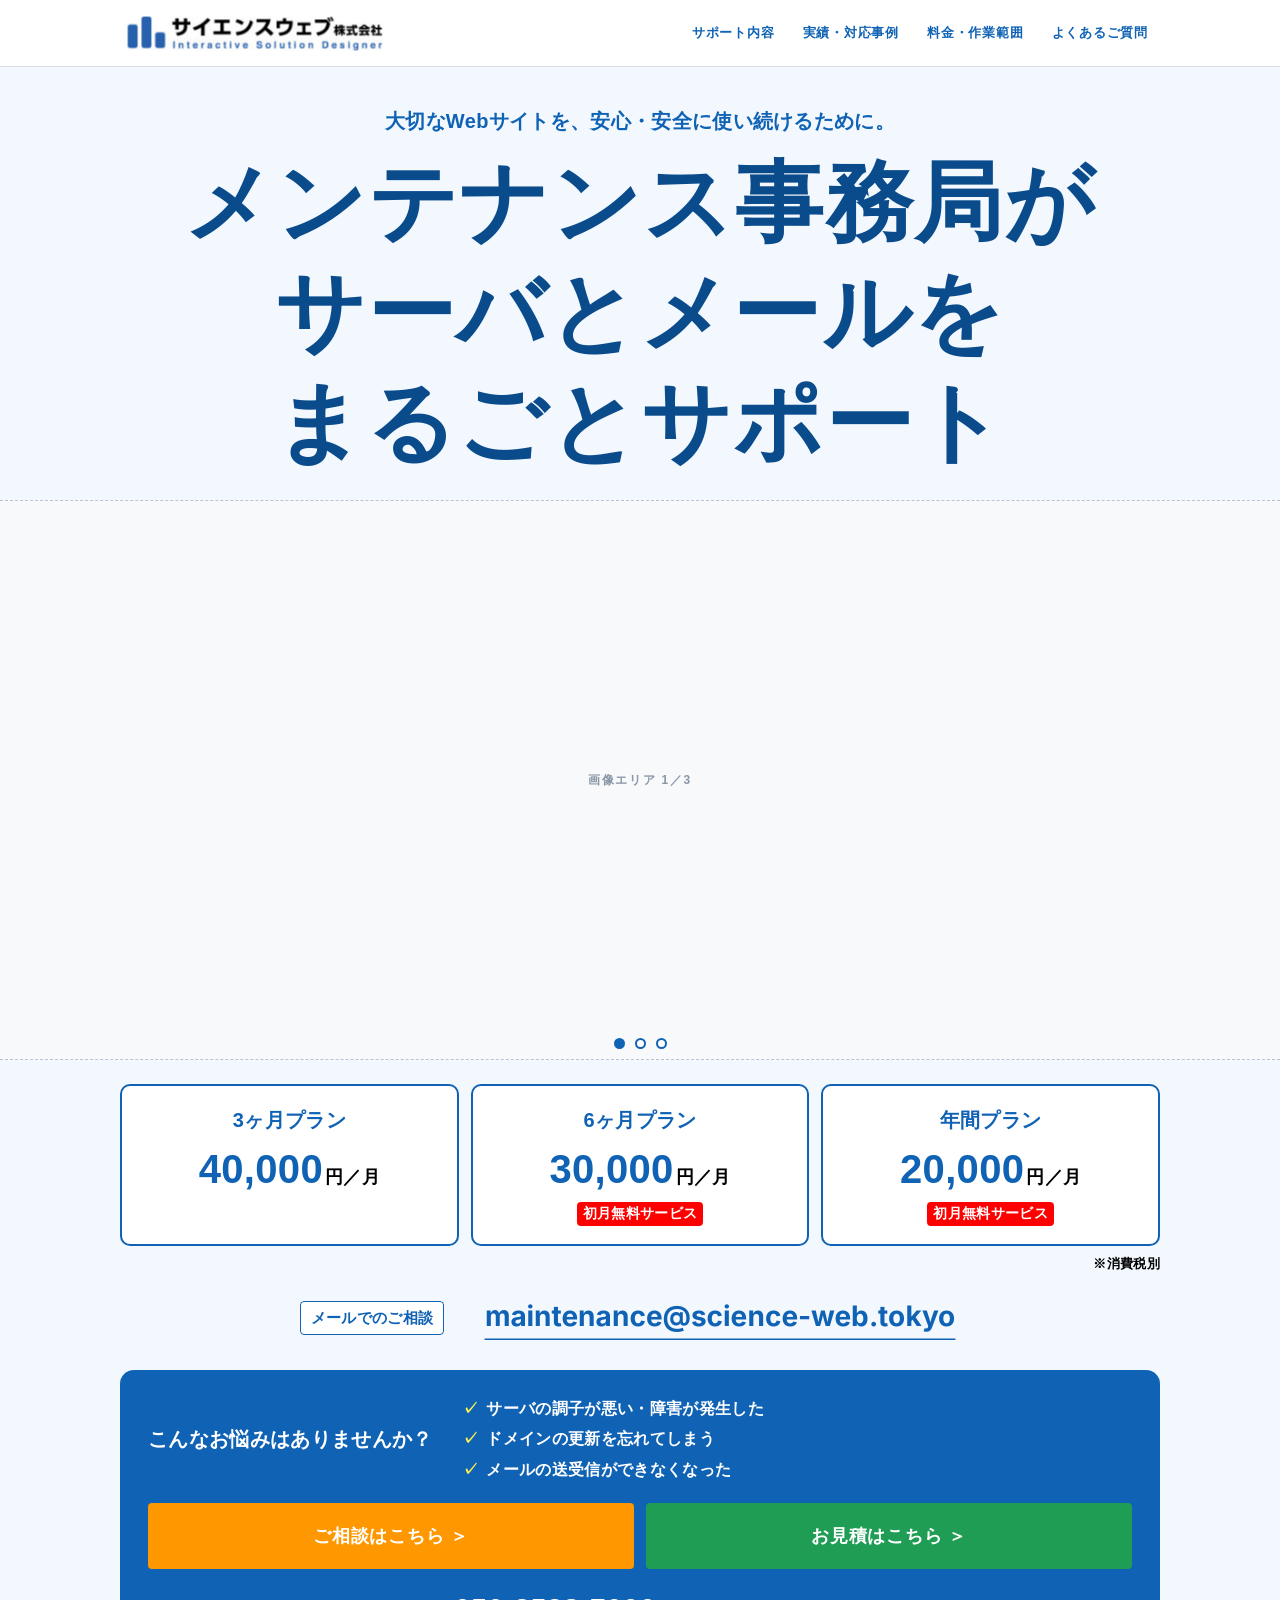
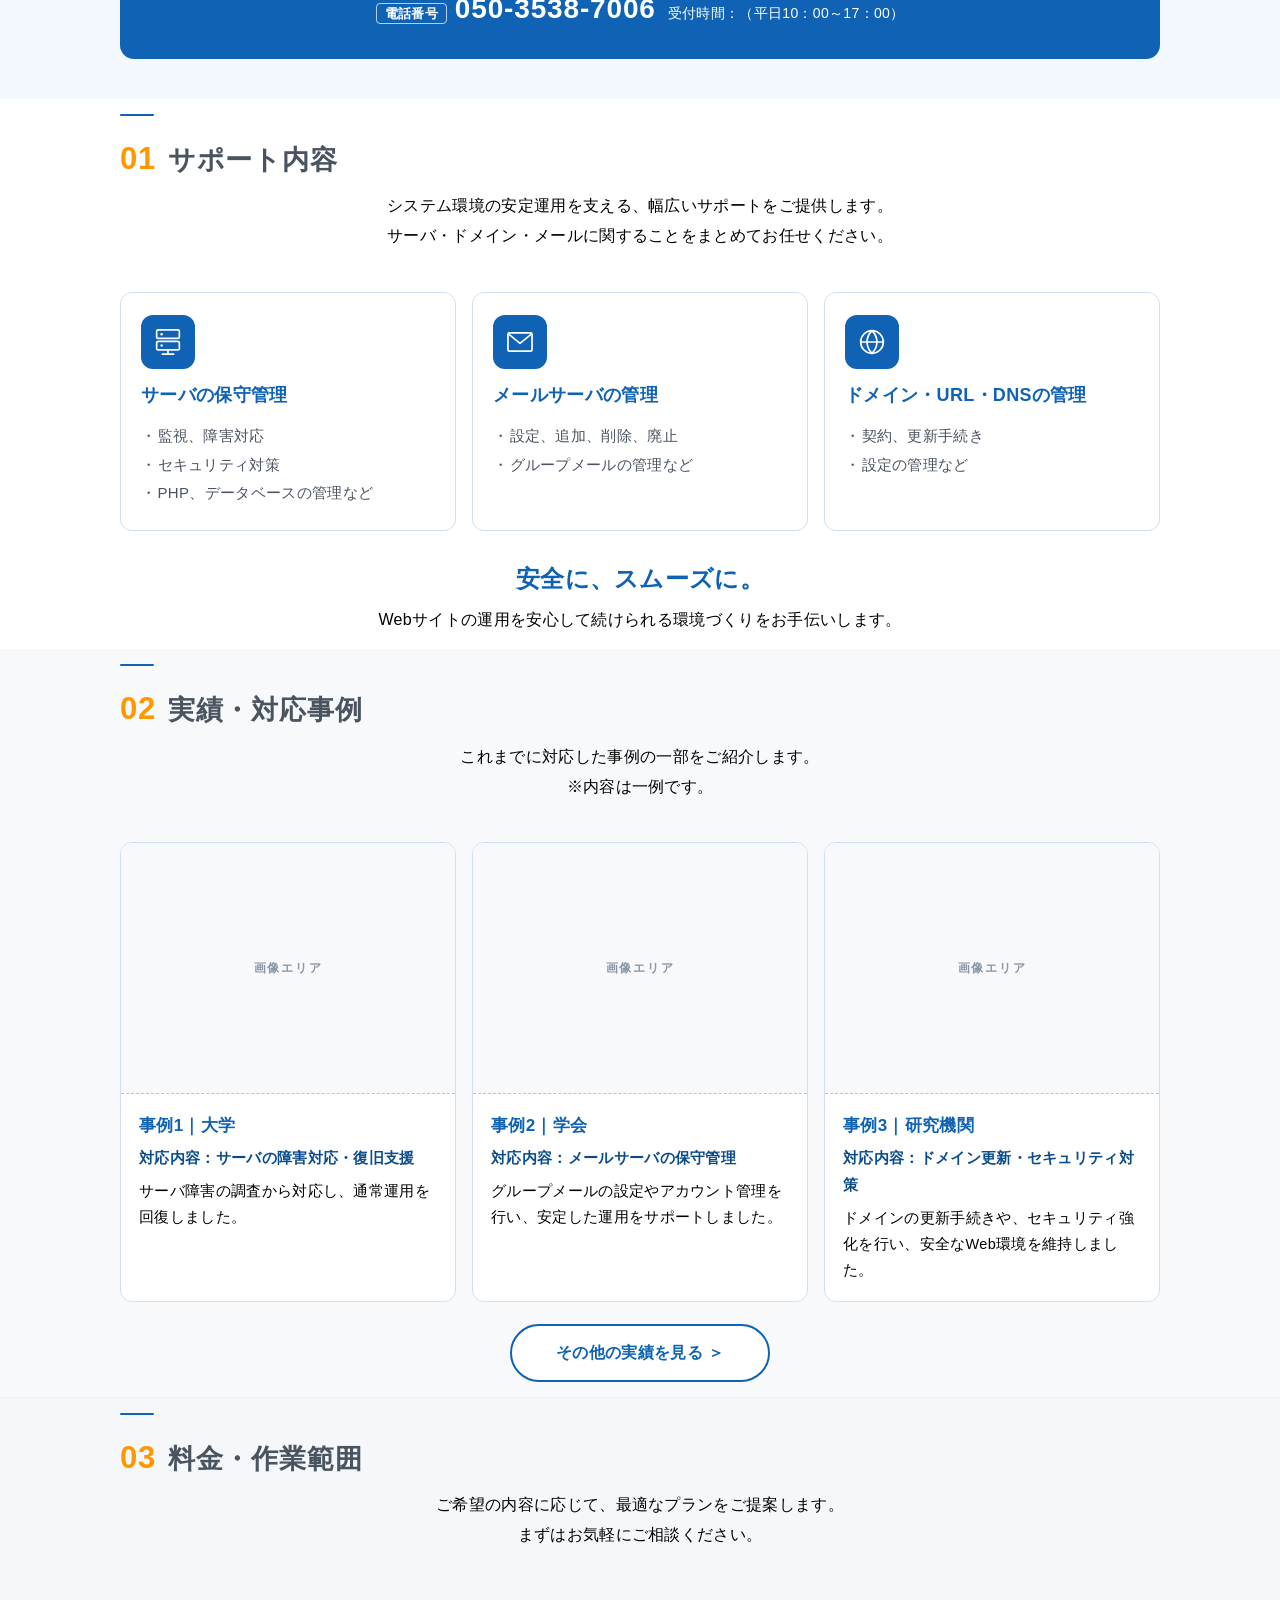
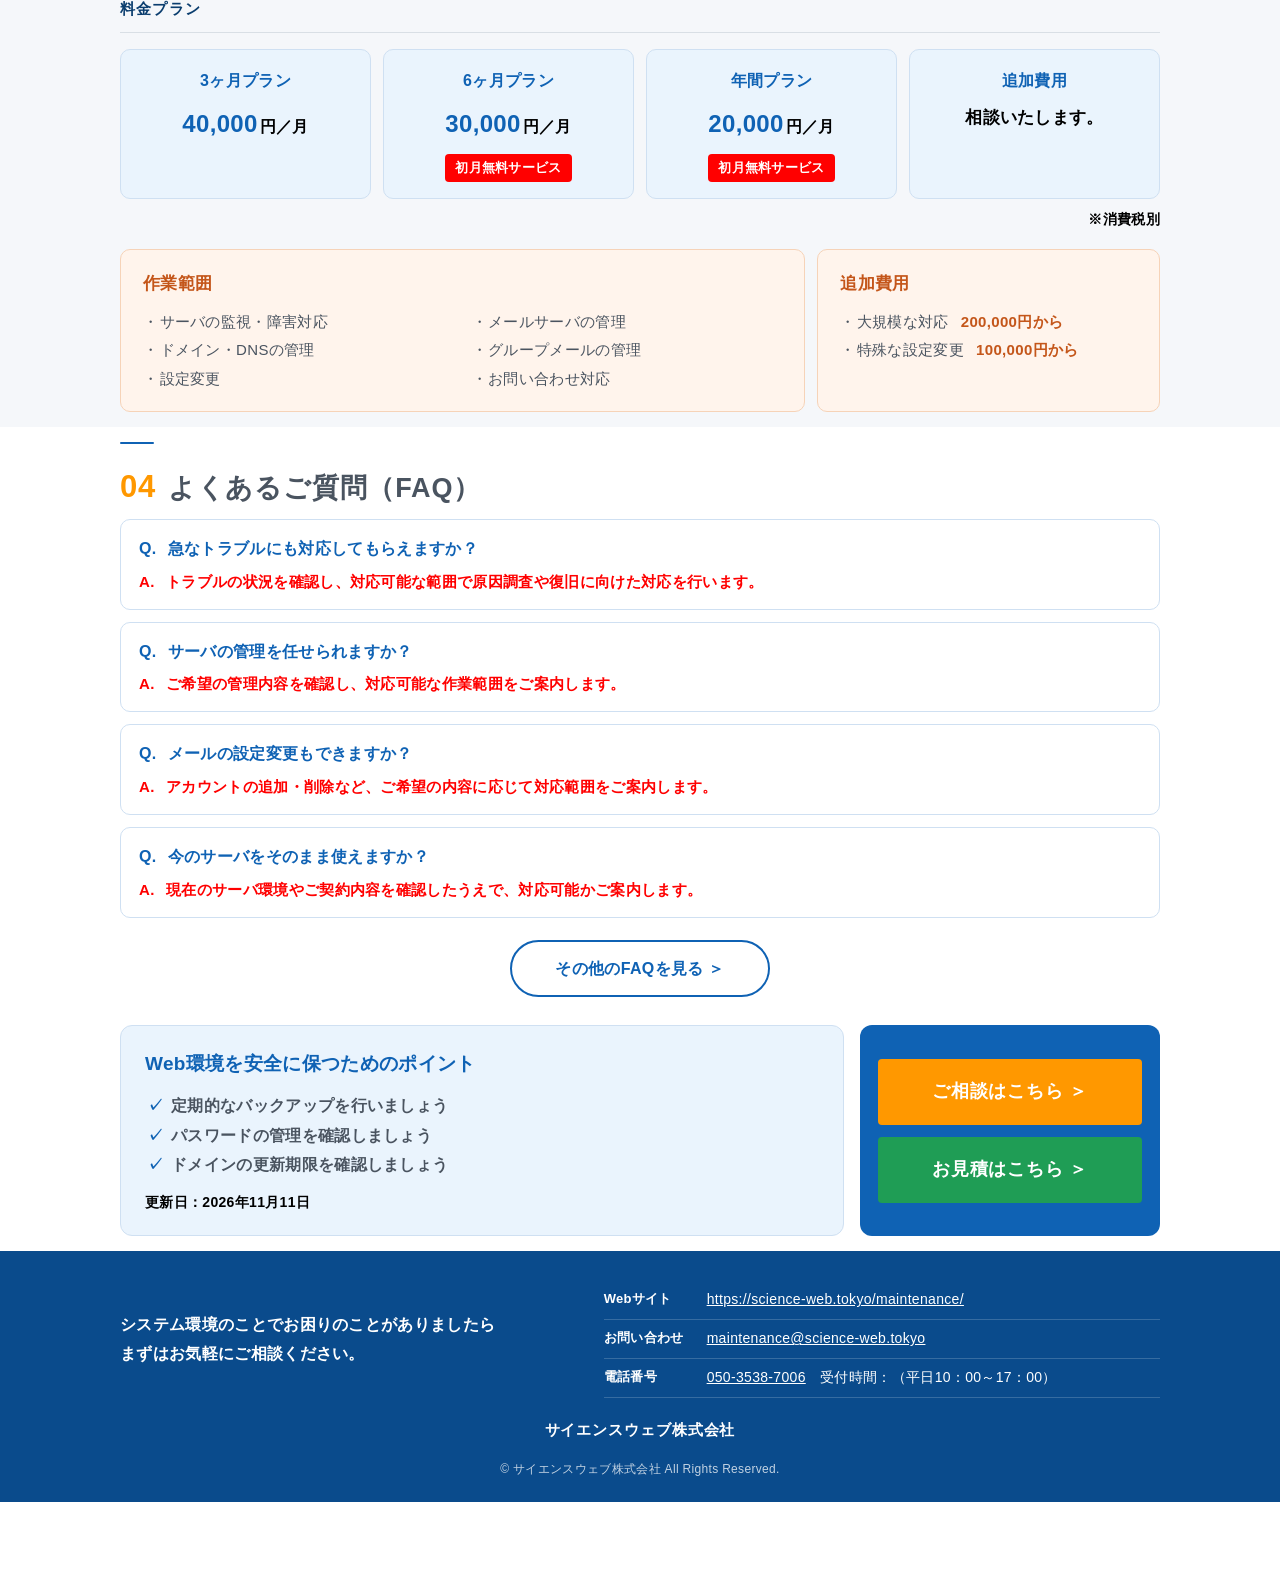
==== commit d59e75a5: "再校 ver2.0：大見出し3行・画像を全幅・料金3プラン・メールアドレス画像・見積書バー非表示（11/10 瀧田様の指示、SWO版と同じ修正） Co-Authored-By: Claude Fabl" ====
--- a/index.html
+++ b/index.html
@@ -1,5 +1,5 @@
 <!DOCTYPE html>
-<!-- BUILD_TAG: swt2026_maintenance_ver1.0 / 2026-11-09 -->
+<!-- BUILD_TAG: swt2026_maintenance_ver2.0 / 2026-11-10 -->
 <html lang="ja">
 <head>
 <meta charset="utf-8">
@@ -1060,6 +1060,38 @@
 @media (max-width:360px){ .hd-logo-img{height:30px;} }
 /* ===== メンテナンス事務局：ここまで ===== */
 
+/* 761〜1023px：大見出しの1行目「メンテナンス事務局が」が「が」だけ折り返さないよう文字を少し小さく（SWT ver1.0） */
+@media (min-width:761px) and (max-width:1023px){.mt-hero .mt-h1{font-size:min(46px,4.6vw);}}
+
+
+/* ===== 2026-11-10 修正：ここから ===== */
+.mt-hero{padding-top:36px;}
+.mt-hero-c{text-align:center;}
+.mt-hero-c .mt-catch{font-size:clamp(11px,3.5vw,20px);white-space:nowrap;margin-bottom:8px;}
+.mt-h1.mt-h1-big{font-size:clamp(26px,8.2vw,88px);line-height:1.25;letter-spacing:.02em;}
+.mt-h1-big .mt-line{white-space:nowrap;}
+.mt-wide{width:100%;max-width:none;margin:22px 0 0;border-radius:0;border-left:0!important;border-right:0!important;aspect-ratio:16/7;max-height:560px;}
+.mt-wide .mt-slide img{width:100%;height:100%;object-fit:cover;}
+@media (max-width:760px){ .mt-wide{aspect-ratio:3/2;margin-top:16px;} }
+.mt-plans.mt-plans-top{grid-template-columns:repeat(3,minmax(0,1fr));margin-top:24px;gap:12px;}
+.mt-plans-top .mt-plan{background:#fff;border:2px solid var(--navy);padding:16px 8px;}
+.mt-plans-top .mt-plan-name{font-size:clamp(13px,2.2vw,20px);}
+.mt-plans-top .mt-plan-price{font-size:clamp(11px,1.8vw,18px);white-space:normal;}
+.mt-plans-top .mt-num{font-size:clamp(19px,4.4vw,40px);line-height:1.2;}
+.mt-plans-top .mt-unit{display:inline-block;}
+.mt-plans-top .mt-plan-free{font-size:clamp(10px,1.6vw,14px);padding:2px 6px;line-height:1.4;}
+.mt-tax-top{margin:6px 0 0;text-align:right;font-size:13px;}
+.mt-mail{margin:18px 0 0;display:flex;flex-wrap:wrap;align-items:center;justify-content:center;gap:8px 16px;}
+.mt-mail-lbl{font-size:15px;font-weight:800;color:var(--navy);border:1px solid var(--navy);border-radius:4px;padding:2px 10px;background:#fff;}
+.mt-mail-a{display:block;width:min(100%,520px);}
+.mt-mail-a img{width:100%;height:auto;}
+@media (max-width:480px){
+  .mt-plans.mt-plans-top{gap:6px;}
+  .mt-plans-top .mt-plan{padding:12px 3px;border-width:1.5px;}
+  .mt-plans-top .mt-num{display:block;}
+}
+@media print{ .mt-wide{max-height:none;} }
+/* ===== 2026-11-10 修正：ここまで ===== */
 </style>
 </head>
 <body>
@@ -1085,29 +1117,39 @@
 
 <div class="hero mt-hero" id="top">
   <div class="wrap">
-    <div class="mt-hero-grid">
-      <div class="mt-hero-txt">
-        <p class="mt-catch">大切なWebサイトを、安心・安全に使い続けるために。</p>
-        <h1 class="mt-h1">
-          <span class="mt-line">メンテナンス事務局が</span>
-          <span class="mt-line"><span class="nobr">サーバ・ドメイン・</span><span class="nobr">メールの管理を</span></span>
-          <span class="mt-line"><span class="nobr">まるごと</span><span class="nobr">サポートします</span></span>
-        </h1>
-      </div>
-      <!-- 画像エリア（スライドショー3枚）：ご購入画像を images/ に置き、各 mt-slide の中に下の行のように img を入れてください
-           1枚目 PIXTA 95794004 → <img src="images/top1.jpg" alt="メンテナンス事務局のイメージ">
-           2枚目 PIXTA 139166339 → <img src="images/top2.jpg" alt="メンテナンス事務局のイメージ">
-           3枚目 PIXTA 79172774 → <img src="images/top3.jpg" alt="メンテナンス事務局のイメージ">
-           img を入れると「画像エリア」の文字は自動で消えます。約5秒ごとに切り替わります。 -->
-      <div class="media-slot mt-top-slot mt-slides" id="mediaSlot" aria-label="メンテナンス事務局のイメージ">
-        <div class="mt-slide on"><span class="ms-note">画像エリア 1／3</span></div>
-        <div class="mt-slide"><span class="ms-note">画像エリア 2／3</span></div>
-        <div class="mt-slide"><span class="ms-note">画像エリア 3／3</span></div>
-        <div class="mt-dots" role="group" aria-label="表示する画像">
-          <button type="button" class="on" aria-label="1枚目"></button><button type="button" aria-label="2枚目"></button><button type="button" aria-label="3枚目"></button>
-        </div>
-      </div>
+    <div class="mt-hero-txt mt-hero-c">
+      <p class="mt-catch">大切なWebサイトを、安心・安全に使い続けるために。</p>
+      <h1 class="mt-h1 mt-h1-big">
+        <span class="mt-line">メンテナンス事務局が</span>
+        <span class="mt-line">サーバとメールを</span>
+        <span class="mt-line">まるごとサポート</span>
+      </h1>
     </div>
+  </div>
+  <!-- 画像エリア（スライドショー3枚）：ご購入画像を images/ に置き、各 mt-slide の中に下の行のように img を入れてください
+       1枚目 PIXTA 95794004 → <img src="images/top1.jpg" alt="メンテナンス事務局のイメージ">
+       2枚目 PIXTA 139166339 → <img src="images/top2.jpg" alt="メンテナンス事務局のイメージ">
+       3枚目 PIXTA 79172774 → <img src="images/top3.jpg" alt="メンテナンス事務局のイメージ">
+       img を入れると「画像エリア」の文字は自動で消えます。約5秒ごとに切り替わります。
+       枠は左右いっぱいで、パソコンでは横長（16:7）、スマホでは 3:2 です。横幅2000px前後の画像をおすすめします。 -->
+  <div class="media-slot mt-top-slot mt-slides mt-wide" id="mediaSlot" aria-label="メンテナンス事務局のイメージ">
+    <div class="mt-slide on"><span class="ms-note">画像エリア 1／3</span></div>
+    <div class="mt-slide"><span class="ms-note">画像エリア 2／3</span></div>
+    <div class="mt-slide"><span class="ms-note">画像エリア 3／3</span></div>
+    <div class="mt-dots" role="group" aria-label="表示する画像">
+      <button type="button" class="on" aria-label="1枚目"></button><button type="button" aria-label="2枚目"></button><button type="button" aria-label="3枚目"></button>
+    </div>
+  </div>
+  <div class="wrap">
+
+    <ul class="mt-plans mt-plans-top" aria-label="料金">
+      <li class="mt-plan"><p class="mt-plan-name">3ヶ月プラン</p><p class="mt-plan-price"><span class="mt-num">40,000</span><span class="mt-unit">円／月</span></p></li>
+      <li class="mt-plan"><p class="mt-plan-name">6ヶ月プラン</p><p class="mt-plan-price"><span class="mt-num">30,000</span><span class="mt-unit">円／月</span></p><p class="mt-plan-free"><span class="nobr">初月無料</span><span class="nobr">サービス</span></p></li>
+      <li class="mt-plan"><p class="mt-plan-name">年間プラン</p><p class="mt-plan-price"><span class="mt-num">20,000</span><span class="mt-unit">円／月</span></p><p class="mt-plan-free"><span class="nobr">初月無料</span><span class="nobr">サービス</span></p></li>
+    </ul>
+    <p class="mt-tax mt-tax-top">※消費税別</p>
+
+    <p class="mt-mail"><span class="mt-mail-lbl">メールでのご相談</span><a class="mt-mail-a" href="mailto:maintenance@science-web.tokyo"><img src="images/mail-maintenance.png" alt="maintenance@science-web.tokyo" width="1040" height="96"></a></p>
 
     <div class="mt-worry">
       <p class="mt-worry-ttl">こんなお悩みはありませんか？</p>
@@ -1118,7 +1160,7 @@
       </ul>
       <div class="mt-btns">
         <a class="btn mt-btn-talk" href="mailto:maintenance@science-web.tokyo">ご相談はこちら ＞</a>
-        <a class="btn mt-btn-quote" href="#docs">お見積はこちら ＞</a>
+        <a class="btn mt-btn-quote" href="mailto:maintenance@science-web.tokyo">お見積はこちら ＞</a>
       </div>
       <p class="mt-tel"><span class="mt-tel-lbl">電話番号</span><a href="tel:05035387006">050-3538-7006</a><span class="mt-tel-time">受付時間：（平日10：00～17：00）</span></p>
     </div>
@@ -1215,8 +1257,8 @@
     <h3 class="sub-ttl">料金プラン</h3>
     <ul class="mt-plans">
       <li class="mt-plan"><p class="mt-plan-name">3ヶ月プラン</p><p class="mt-plan-price"><span class="mt-num">40,000</span>円／月</p></li>
-      <li class="mt-plan"><p class="mt-plan-name">6ヶ月プラン</p><p class="mt-plan-price"><span class="mt-num">35,000</span>円／月</p><p class="mt-plan-free">初月無料サービス</p></li>
-      <li class="mt-plan"><p class="mt-plan-name">年間プラン</p><p class="mt-plan-price"><span class="mt-num">25,000</span>円／月</p><p class="mt-plan-free">初月無料サービス</p></li>
+      <li class="mt-plan"><p class="mt-plan-name">6ヶ月プラン</p><p class="mt-plan-price"><span class="mt-num">30,000</span>円／月</p><p class="mt-plan-free">初月無料サービス</p></li>
+      <li class="mt-plan"><p class="mt-plan-name">年間プラン</p><p class="mt-plan-price"><span class="mt-num">20,000</span>円／月</p><p class="mt-plan-free">初月無料サービス</p></li>
       <li class="mt-plan mt-plan-add"><p class="mt-plan-name">追加費用</p><p class="mt-plan-price mt-plan-ask"><span class="nobr">相談</span><span class="nobr">いたします。</span></p></li>
     </ul>
     <p class="mt-tax">※消費税別</p>
@@ -1283,7 +1325,7 @@
       </div>
       <div class="mt-point-btns">
         <a class="btn mt-btn-talk" href="mailto:maintenance@science-web.tokyo">ご相談はこちら ＞</a>
-        <a class="btn mt-btn-quote" href="#docs">お見積はこちら ＞</a>
+        <a class="btn mt-btn-quote" href="mailto:maintenance@science-web.tokyo">お見積はこちら ＞</a>
       </div>
     </div>
   </div>
@@ -1310,11 +1352,11 @@
 </footer>
 
 <!-- ページ下部のバナー（3点書類）：料金が決まり次第、書類を組み込みます -->
-<div class="sticky-cta no-print" id="docs">
+<!--<div class="sticky-cta no-print" id="docs">
   <button type="button" class="s1">基本見積書</button>
   <button type="button" class="s3">最適見積書</button>
   <button type="button" class="s2">発注書</button>
-</div>
+</div>-->
 
 <script>
 /* スマホメニュー */
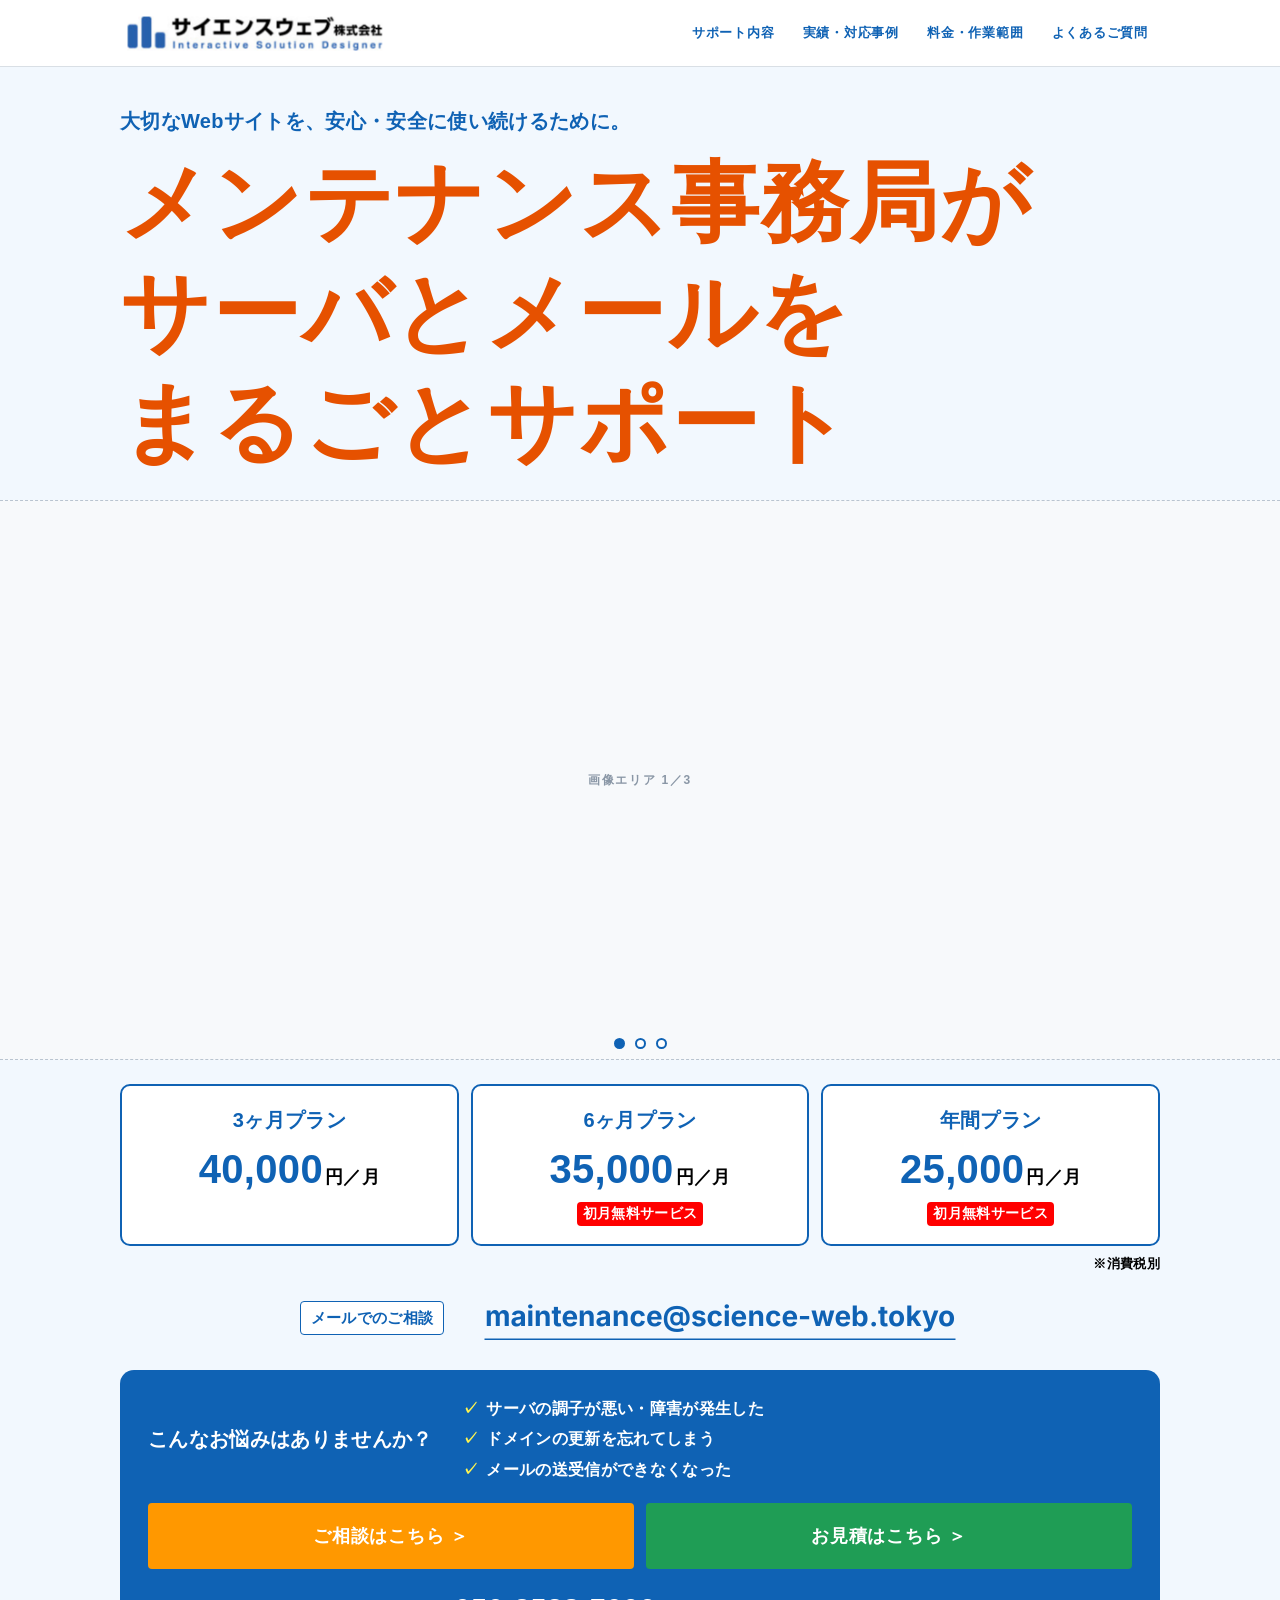
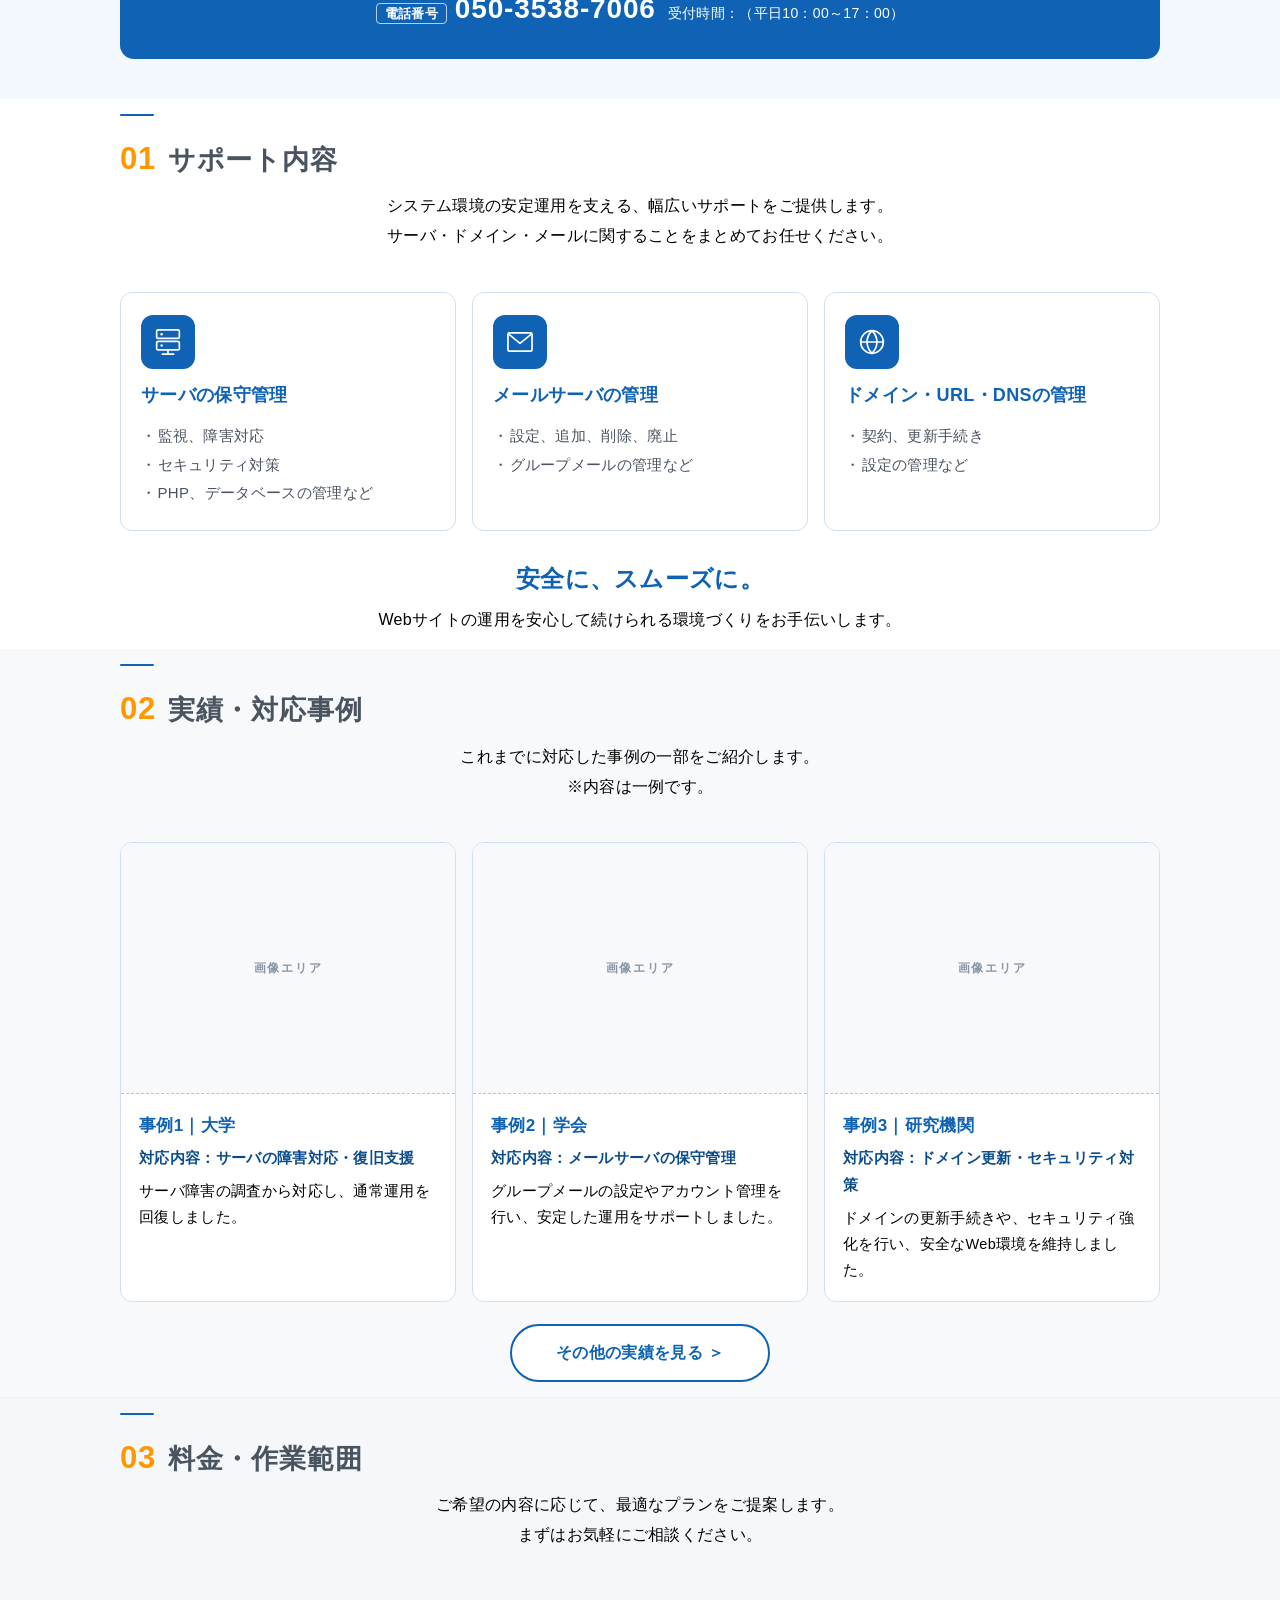
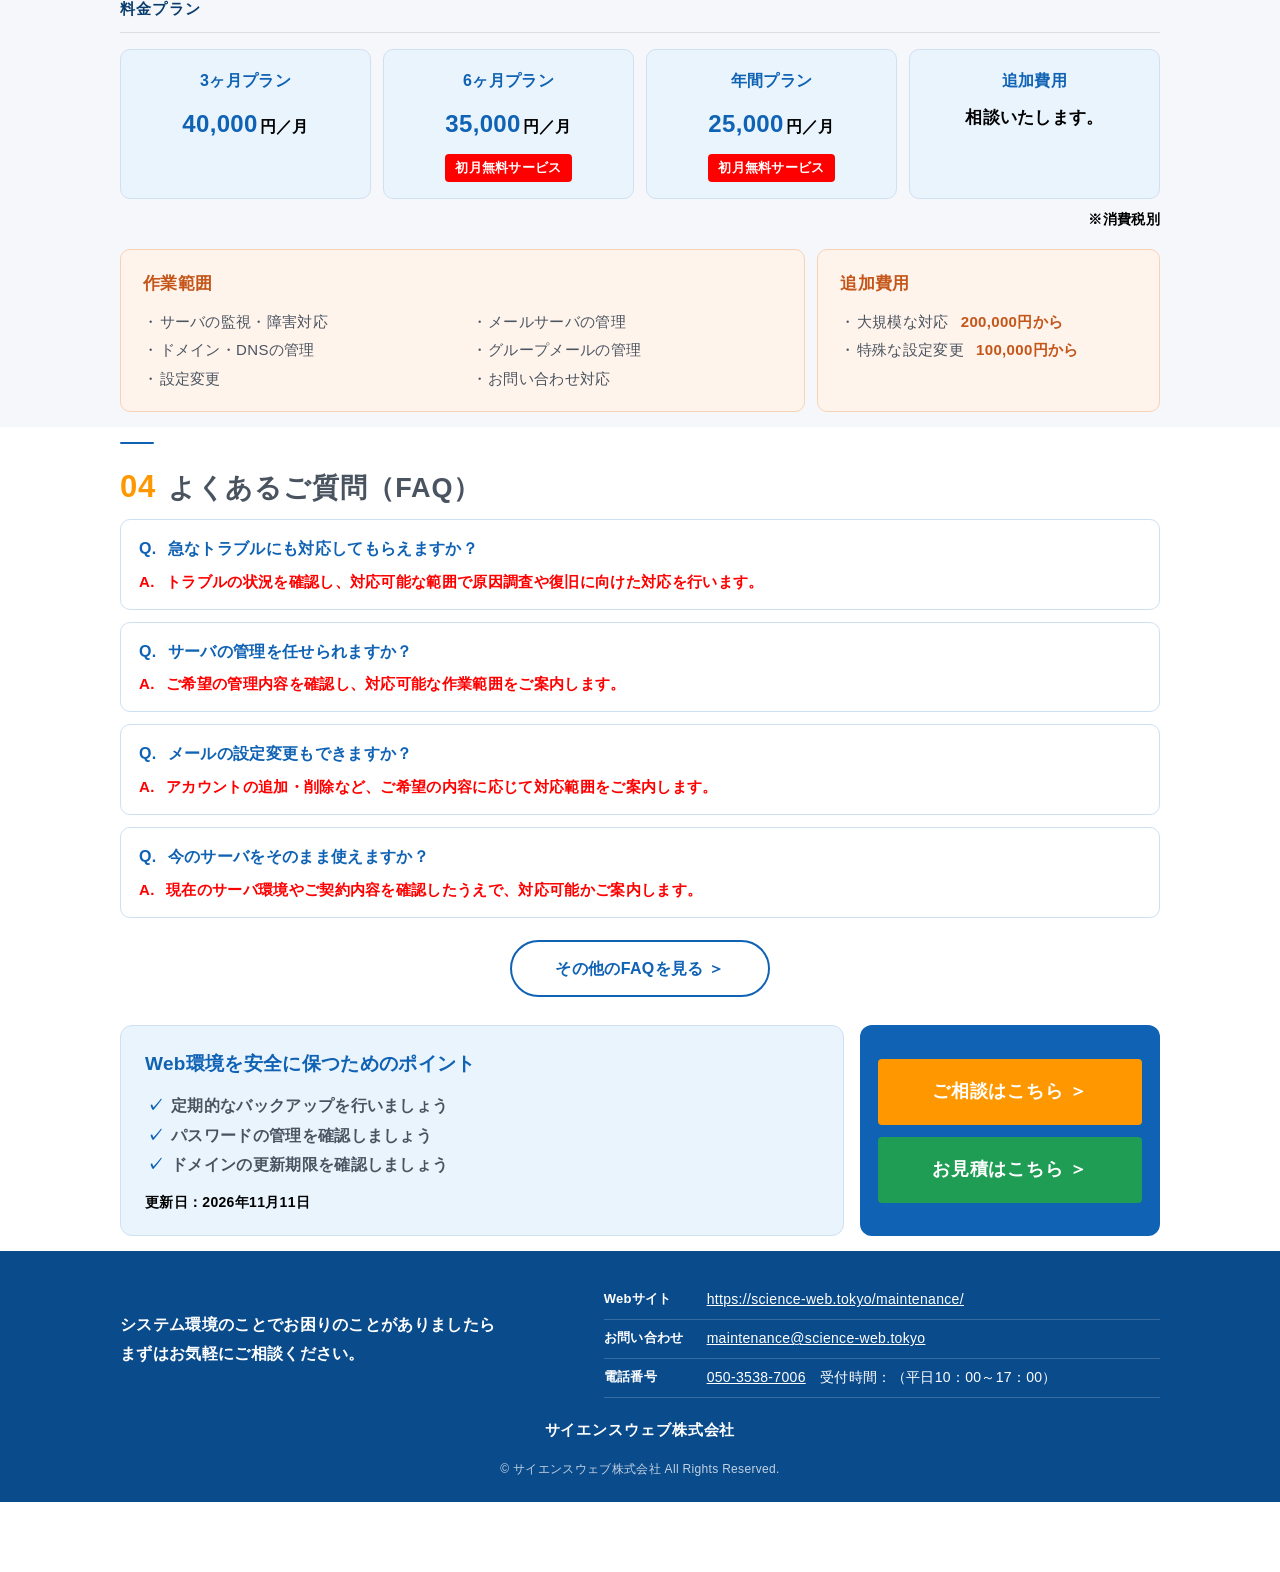
==== commit d65cf2f8: "修正版：大見出しを濃いオレンジ・左寄せ、フッターの社名、料金 40,000／35,000／25,000（11/10 瀧田様 15:43・15:50 の直し） Co-Authored-By: Claud" ====
--- a/index.html
+++ b/index.html
@@ -1,5 +1,5 @@
 <!DOCTYPE html>
-<!-- BUILD_TAG: swt2026_maintenance_ver2.0 / 2026-11-10 -->
+<!-- BUILD_TAG: swt2026_maintenance_ver2.1 / 2026-11-10 -->
 <html lang="ja">
 <head>
 <meta charset="utf-8">
@@ -1092,6 +1092,11 @@
 }
 @media print{ .mt-wide{max-height:none;} }
 /* ===== 2026-11-10 修正：ここまで ===== */
+
+/* ===== 2026-11-10 直し（瀧田様 15:43・15:50）：ここから ===== */
+.mt-hero .mt-hero-c{text-align:left;}
+.mt-hero .mt-h1.mt-h1-big{color:#E65100;}
+/* ===== 2026-11-10 直し：ここまで ===== */
 </style>
 </head>
 <body>
@@ -1144,8 +1149,8 @@
 
     <ul class="mt-plans mt-plans-top" aria-label="料金">
       <li class="mt-plan"><p class="mt-plan-name">3ヶ月プラン</p><p class="mt-plan-price"><span class="mt-num">40,000</span><span class="mt-unit">円／月</span></p></li>
-      <li class="mt-plan"><p class="mt-plan-name">6ヶ月プラン</p><p class="mt-plan-price"><span class="mt-num">30,000</span><span class="mt-unit">円／月</span></p><p class="mt-plan-free"><span class="nobr">初月無料</span><span class="nobr">サービス</span></p></li>
-      <li class="mt-plan"><p class="mt-plan-name">年間プラン</p><p class="mt-plan-price"><span class="mt-num">20,000</span><span class="mt-unit">円／月</span></p><p class="mt-plan-free"><span class="nobr">初月無料</span><span class="nobr">サービス</span></p></li>
+      <li class="mt-plan"><p class="mt-plan-name">6ヶ月プラン</p><p class="mt-plan-price"><span class="mt-num">35,000</span><span class="mt-unit">円／月</span></p><p class="mt-plan-free"><span class="nobr">初月無料</span><span class="nobr">サービス</span></p></li>
+      <li class="mt-plan"><p class="mt-plan-name">年間プラン</p><p class="mt-plan-price"><span class="mt-num">25,000</span><span class="mt-unit">円／月</span></p><p class="mt-plan-free"><span class="nobr">初月無料</span><span class="nobr">サービス</span></p></li>
     </ul>
     <p class="mt-tax mt-tax-top">※消費税別</p>
 
@@ -1257,8 +1262,8 @@
     <h3 class="sub-ttl">料金プラン</h3>
     <ul class="mt-plans">
       <li class="mt-plan"><p class="mt-plan-name">3ヶ月プラン</p><p class="mt-plan-price"><span class="mt-num">40,000</span>円／月</p></li>
-      <li class="mt-plan"><p class="mt-plan-name">6ヶ月プラン</p><p class="mt-plan-price"><span class="mt-num">30,000</span>円／月</p><p class="mt-plan-free">初月無料サービス</p></li>
-      <li class="mt-plan"><p class="mt-plan-name">年間プラン</p><p class="mt-plan-price"><span class="mt-num">20,000</span>円／月</p><p class="mt-plan-free">初月無料サービス</p></li>
+      <li class="mt-plan"><p class="mt-plan-name">6ヶ月プラン</p><p class="mt-plan-price"><span class="mt-num">35,000</span>円／月</p><p class="mt-plan-free">初月無料サービス</p></li>
+      <li class="mt-plan"><p class="mt-plan-name">年間プラン</p><p class="mt-plan-price"><span class="mt-num">25,000</span>円／月</p><p class="mt-plan-free">初月無料サービス</p></li>
       <li class="mt-plan mt-plan-add"><p class="mt-plan-name">追加費用</p><p class="mt-plan-price mt-plan-ask"><span class="nobr">相談</span><span class="nobr">いたします。</span></p></li>
     </ul>
     <p class="mt-tax">※消費税別</p>
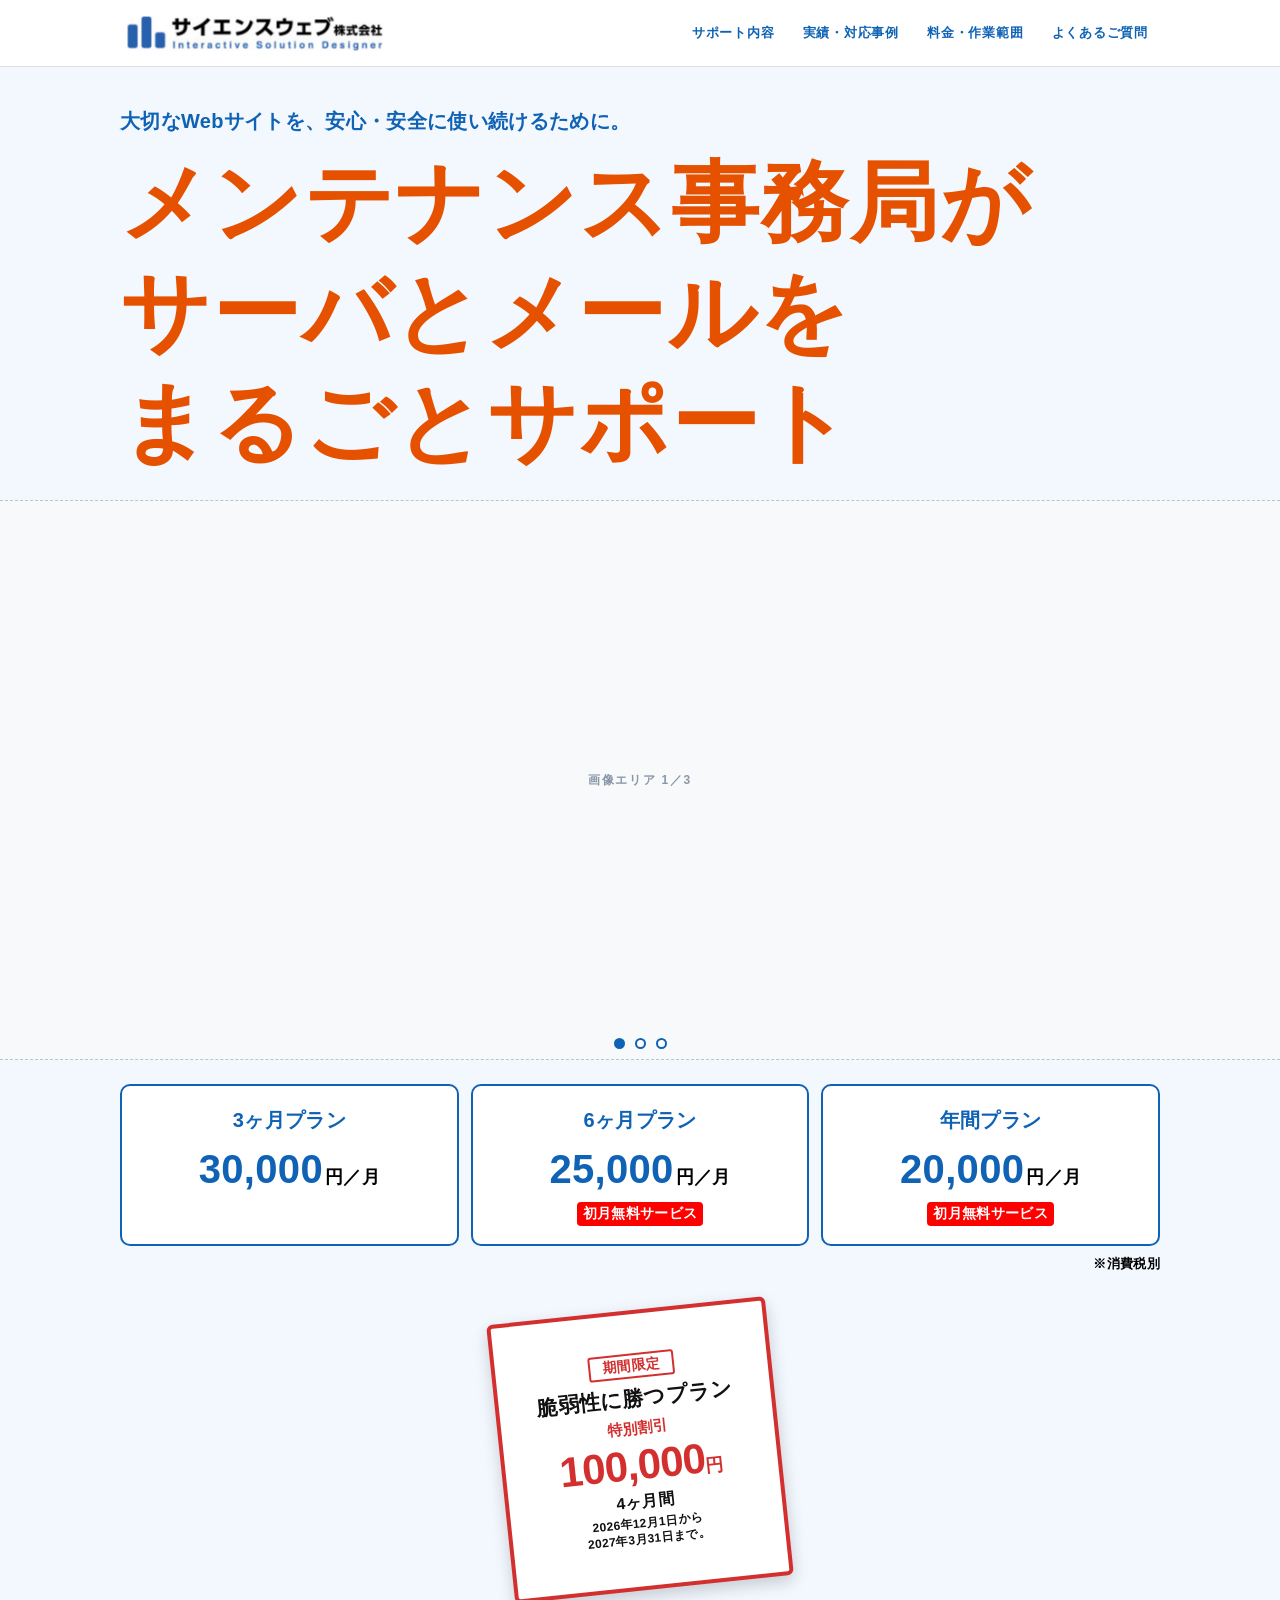
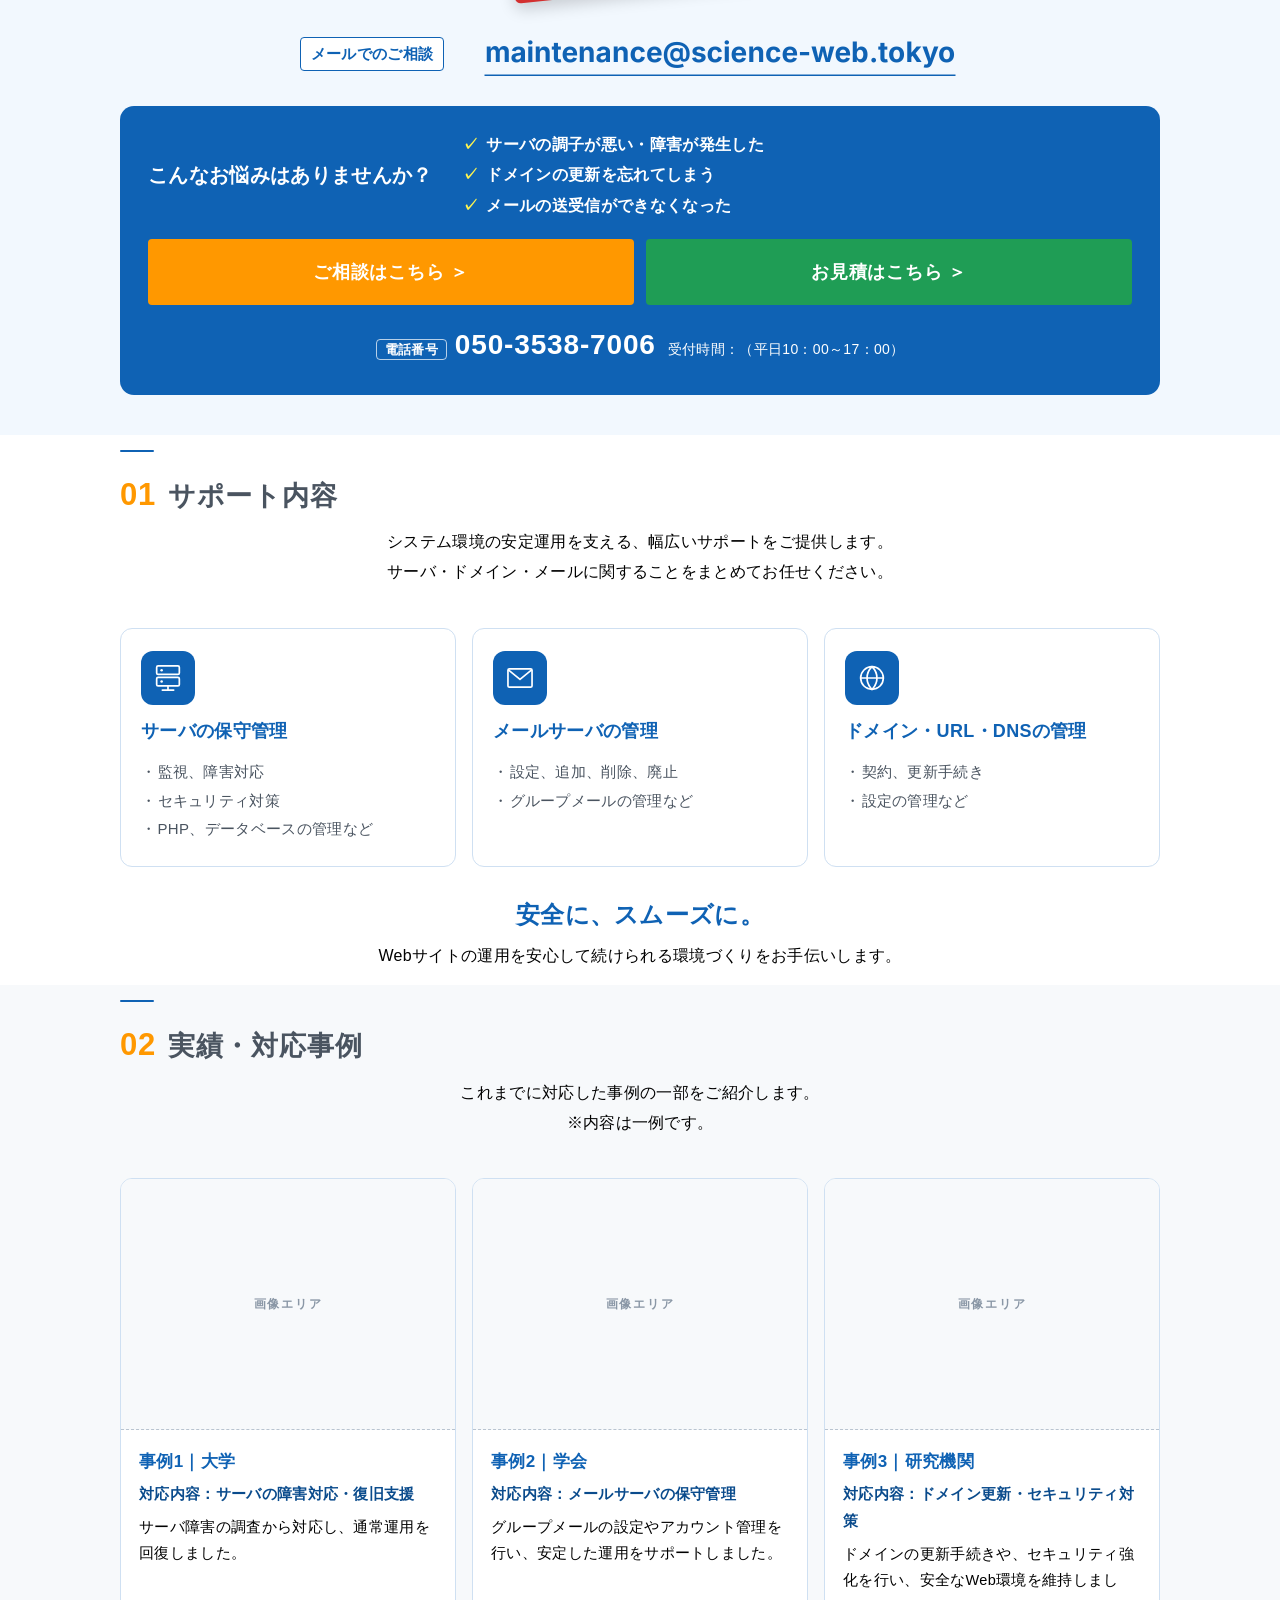
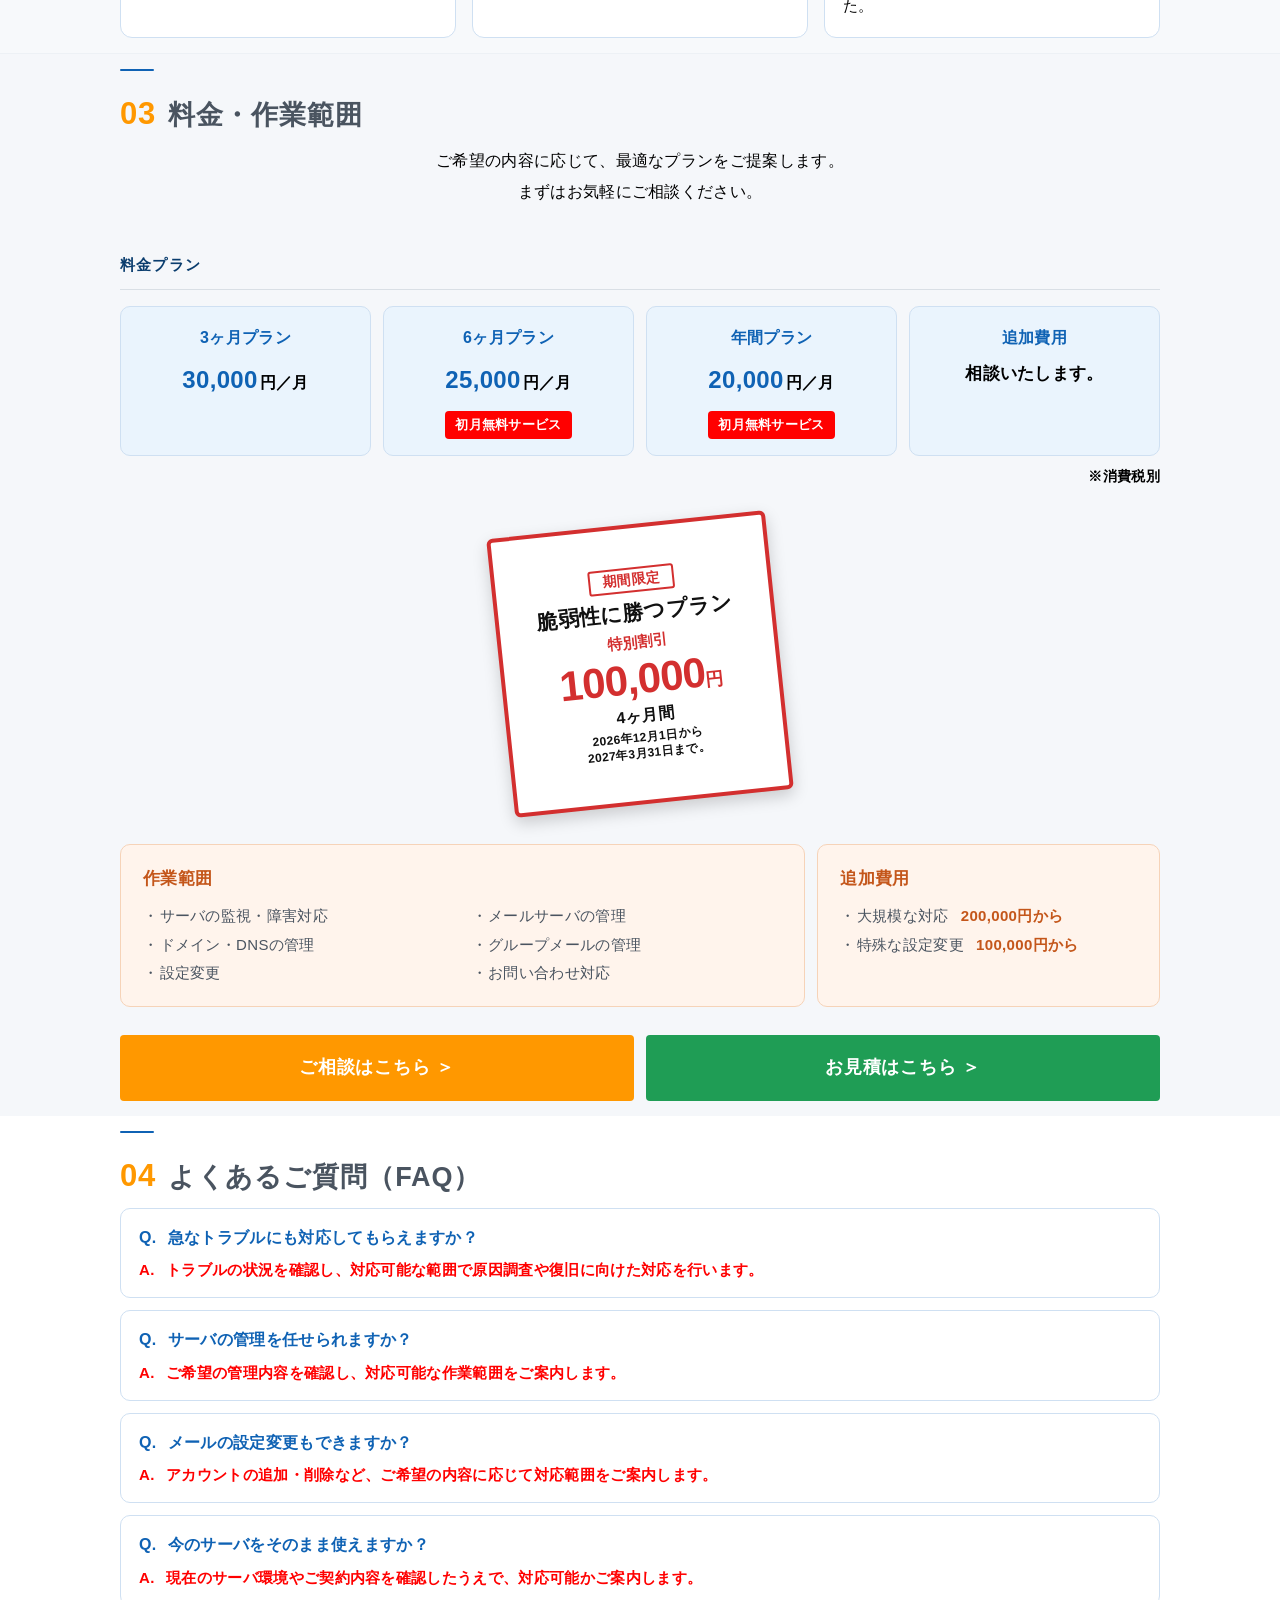
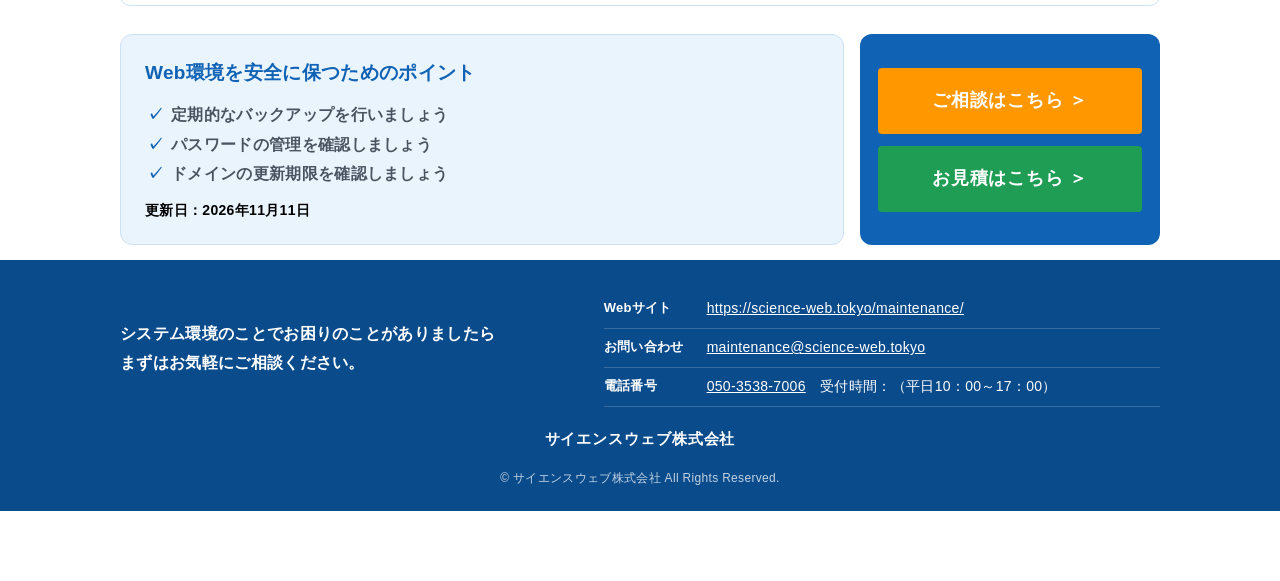
==== commit 1e419dff: "修正版 ver2.2：料金 30,000／25,000／20,000、ステッカー「期間限定 脆弱性に勝つプラン」、その他の実績・FAQボタンを非表示、03の下段に相談・見積ボタン（11/11 瀧田様の" ====
--- a/index.html
+++ b/index.html
@@ -1,5 +1,5 @@
 <!DOCTYPE html>
-<!-- BUILD_TAG: swt2026_maintenance_ver2.1 / 2026-11-10 -->
+<!-- BUILD_TAG: swt2026_maintenance_ver2.2 / 2026-11-11 -->
 <html lang="ja">
 <head>
 <meta charset="utf-8">
@@ -1097,6 +1097,20 @@
 .mt-hero .mt-hero-c{text-align:left;}
 .mt-hero .mt-h1.mt-h1-big{color:#E65100;}
 /* ===== 2026-11-10 直し：ここまで ===== */
+
+/* ===== 2026-11-11 料金・ステッカー・ボタン（瀧田様 10:26 の案・14:36 の回答）：ここから ===== */
+.mt-sticker-wrap{display:flex;justify-content:center;margin:34px 0 40px;}
+.mt-sticker{width:clamp(220px,28vw,280px);aspect-ratio:1/1;box-sizing:border-box;padding:14px 12px;background:#fff;border:4px solid #D32F2F;border-radius:6px;box-shadow:0 6px 16px rgba(0,0,0,.18);transform:rotate(-6deg);display:flex;flex-direction:column;justify-content:center;align-items:center;text-align:center;gap:2px;}
+.mt-sticker p{margin:0;line-height:1.35;}
+.mt-sticker .mt-st-l1{display:inline-block;border:2px solid #D32F2F;color:#D32F2F!important;font-weight:900;font-size:14px;padding:1px 12px;border-radius:3px;margin-bottom:4px;}
+.mt-sticker .mt-st-l2{color:#111!important;font-weight:900;font-size:clamp(17px,2vw,21px);}
+.mt-sticker .mt-st-l3{color:#D32F2F!important;font-weight:900;font-size:15px;margin-top:4px;}
+.mt-sticker .mt-st-l4{color:#D32F2F!important;font-weight:900;font-size:18px;line-height:1.15;}
+.mt-sticker .mt-st-num{font-size:clamp(34px,4vw,42px);letter-spacing:-.02em;}
+.mt-sticker .mt-st-l5{color:#111!important;font-weight:900;font-size:16px;}
+.mt-sticker .mt-st-l6{color:#111!important;font-size:12px;font-weight:700;}
+.mt-btns.mt-btns-price{margin-top:28px;}
+/* ===== 2026-11-11：ここまで ===== */
 </style>
 </head>
 <body>
@@ -1148,11 +1162,21 @@
   <div class="wrap">
 
     <ul class="mt-plans mt-plans-top" aria-label="料金">
-      <li class="mt-plan"><p class="mt-plan-name">3ヶ月プラン</p><p class="mt-plan-price"><span class="mt-num">40,000</span><span class="mt-unit">円／月</span></p></li>
-      <li class="mt-plan"><p class="mt-plan-name">6ヶ月プラン</p><p class="mt-plan-price"><span class="mt-num">35,000</span><span class="mt-unit">円／月</span></p><p class="mt-plan-free"><span class="nobr">初月無料</span><span class="nobr">サービス</span></p></li>
-      <li class="mt-plan"><p class="mt-plan-name">年間プラン</p><p class="mt-plan-price"><span class="mt-num">25,000</span><span class="mt-unit">円／月</span></p><p class="mt-plan-free"><span class="nobr">初月無料</span><span class="nobr">サービス</span></p></li>
+      <li class="mt-plan"><p class="mt-plan-name">3ヶ月プラン</p><p class="mt-plan-price"><span class="mt-num">30,000</span><span class="mt-unit">円／月</span></p></li>
+      <li class="mt-plan"><p class="mt-plan-name">6ヶ月プラン</p><p class="mt-plan-price"><span class="mt-num">25,000</span><span class="mt-unit">円／月</span></p><p class="mt-plan-free"><span class="nobr">初月無料</span><span class="nobr">サービス</span></p></li>
+      <li class="mt-plan"><p class="mt-plan-name">年間プラン</p><p class="mt-plan-price"><span class="mt-num">20,000</span><span class="mt-unit">円／月</span></p><p class="mt-plan-free"><span class="nobr">初月無料</span><span class="nobr">サービス</span></p></li>
     </ul>
     <p class="mt-tax mt-tax-top">※消費税別</p>
+    <div class="mt-sticker-wrap">
+      <div class="mt-sticker" role="note">
+        <p class="mt-st-l1">期間限定</p>
+        <p class="mt-st-l2">脆弱性に勝つプラン</p>
+        <p class="mt-st-l3">特別割引</p>
+        <p class="mt-st-l4"><span class="mt-st-num">100,000</span>円</p>
+        <p class="mt-st-l5">4ヶ月間</p>
+        <p class="mt-st-l6">2026年12月1日から<br>2027年3月31日まで。</p>
+      </div>
+    </div>
 
     <p class="mt-mail"><span class="mt-mail-lbl">メールでのご相談</span><a class="mt-mail-a" href="mailto:maintenance@science-web.tokyo"><img src="images/mail-maintenance.png" alt="maintenance@science-web.tokyo" width="1040" height="96"></a></p>
 
@@ -1251,7 +1275,7 @@
         </div>
       </li>
     </ul>
-    <div class="mt-more"><a class="mt-more-btn" href="#works">その他の実績を見る ＞</a></div>
+    <!-- 11月期は非表示（2026-11-11 瀧田様の発注ルール）<div class="mt-more"><a class="mt-more-btn" href="#works">その他の実績を見る ＞</a></div>-->
   </div>
 </section>
 
@@ -1261,12 +1285,22 @@
     <p class="sec-desc mt-desc">ご希望の内容に応じて、最適なプランをご提案します。<br>まずはお気軽にご相談ください。</p>
     <h3 class="sub-ttl">料金プラン</h3>
     <ul class="mt-plans">
-      <li class="mt-plan"><p class="mt-plan-name">3ヶ月プラン</p><p class="mt-plan-price"><span class="mt-num">40,000</span>円／月</p></li>
-      <li class="mt-plan"><p class="mt-plan-name">6ヶ月プラン</p><p class="mt-plan-price"><span class="mt-num">35,000</span>円／月</p><p class="mt-plan-free">初月無料サービス</p></li>
-      <li class="mt-plan"><p class="mt-plan-name">年間プラン</p><p class="mt-plan-price"><span class="mt-num">25,000</span>円／月</p><p class="mt-plan-free">初月無料サービス</p></li>
+      <li class="mt-plan"><p class="mt-plan-name">3ヶ月プラン</p><p class="mt-plan-price"><span class="mt-num">30,000</span>円／月</p></li>
+      <li class="mt-plan"><p class="mt-plan-name">6ヶ月プラン</p><p class="mt-plan-price"><span class="mt-num">25,000</span>円／月</p><p class="mt-plan-free">初月無料サービス</p></li>
+      <li class="mt-plan"><p class="mt-plan-name">年間プラン</p><p class="mt-plan-price"><span class="mt-num">20,000</span>円／月</p><p class="mt-plan-free">初月無料サービス</p></li>
       <li class="mt-plan mt-plan-add"><p class="mt-plan-name">追加費用</p><p class="mt-plan-price mt-plan-ask"><span class="nobr">相談</span><span class="nobr">いたします。</span></p></li>
     </ul>
     <p class="mt-tax">※消費税別</p>
+    <div class="mt-sticker-wrap">
+      <div class="mt-sticker" role="note">
+        <p class="mt-st-l1">期間限定</p>
+        <p class="mt-st-l2">脆弱性に勝つプラン</p>
+        <p class="mt-st-l3">特別割引</p>
+        <p class="mt-st-l4"><span class="mt-st-num">100,000</span>円</p>
+        <p class="mt-st-l5">4ヶ月間</p>
+        <p class="mt-st-l6">2026年12月1日から<br>2027年3月31日まで。</p>
+      </div>
+    </div>
     <div class="mt-scope-grid">
       <div class="mt-scope">
         <h3 class="mt-scope-ttl">作業範囲</h3>
@@ -1286,6 +1320,10 @@
           <li>特殊な設定変更<span class="mt-from">100,000円から</span></li>
         </ul>
       </div>
+    </div>
+    <div class="mt-btns mt-btns-price">
+      <a class="btn mt-btn-talk" href="mailto:maintenance@science-web.tokyo">ご相談はこちら ＞</a>
+      <a class="btn mt-btn-quote" href="mailto:maintenance@science-web.tokyo">お見積はこちら ＞</a>
     </div>
   </div>
 </section>
@@ -1316,7 +1354,7 @@
         <dd><span class="mt-a">A.</span>現在のサーバ環境やご契約内容を確認したうえで、対応可能かご案内します。</dd>
       </div>
     </dl>
-    <div class="mt-more"><a class="mt-more-btn" href="#faq">その他のFAQを見る ＞</a></div>
+    <!-- 11月期は非表示（2026-11-11 瀧田様の発注ルール）<div class="mt-more"><a class="mt-more-btn" href="#faq">その他のFAQを見る ＞</a></div>-->
 
     <div class="mt-point-box">
       <div class="mt-point">
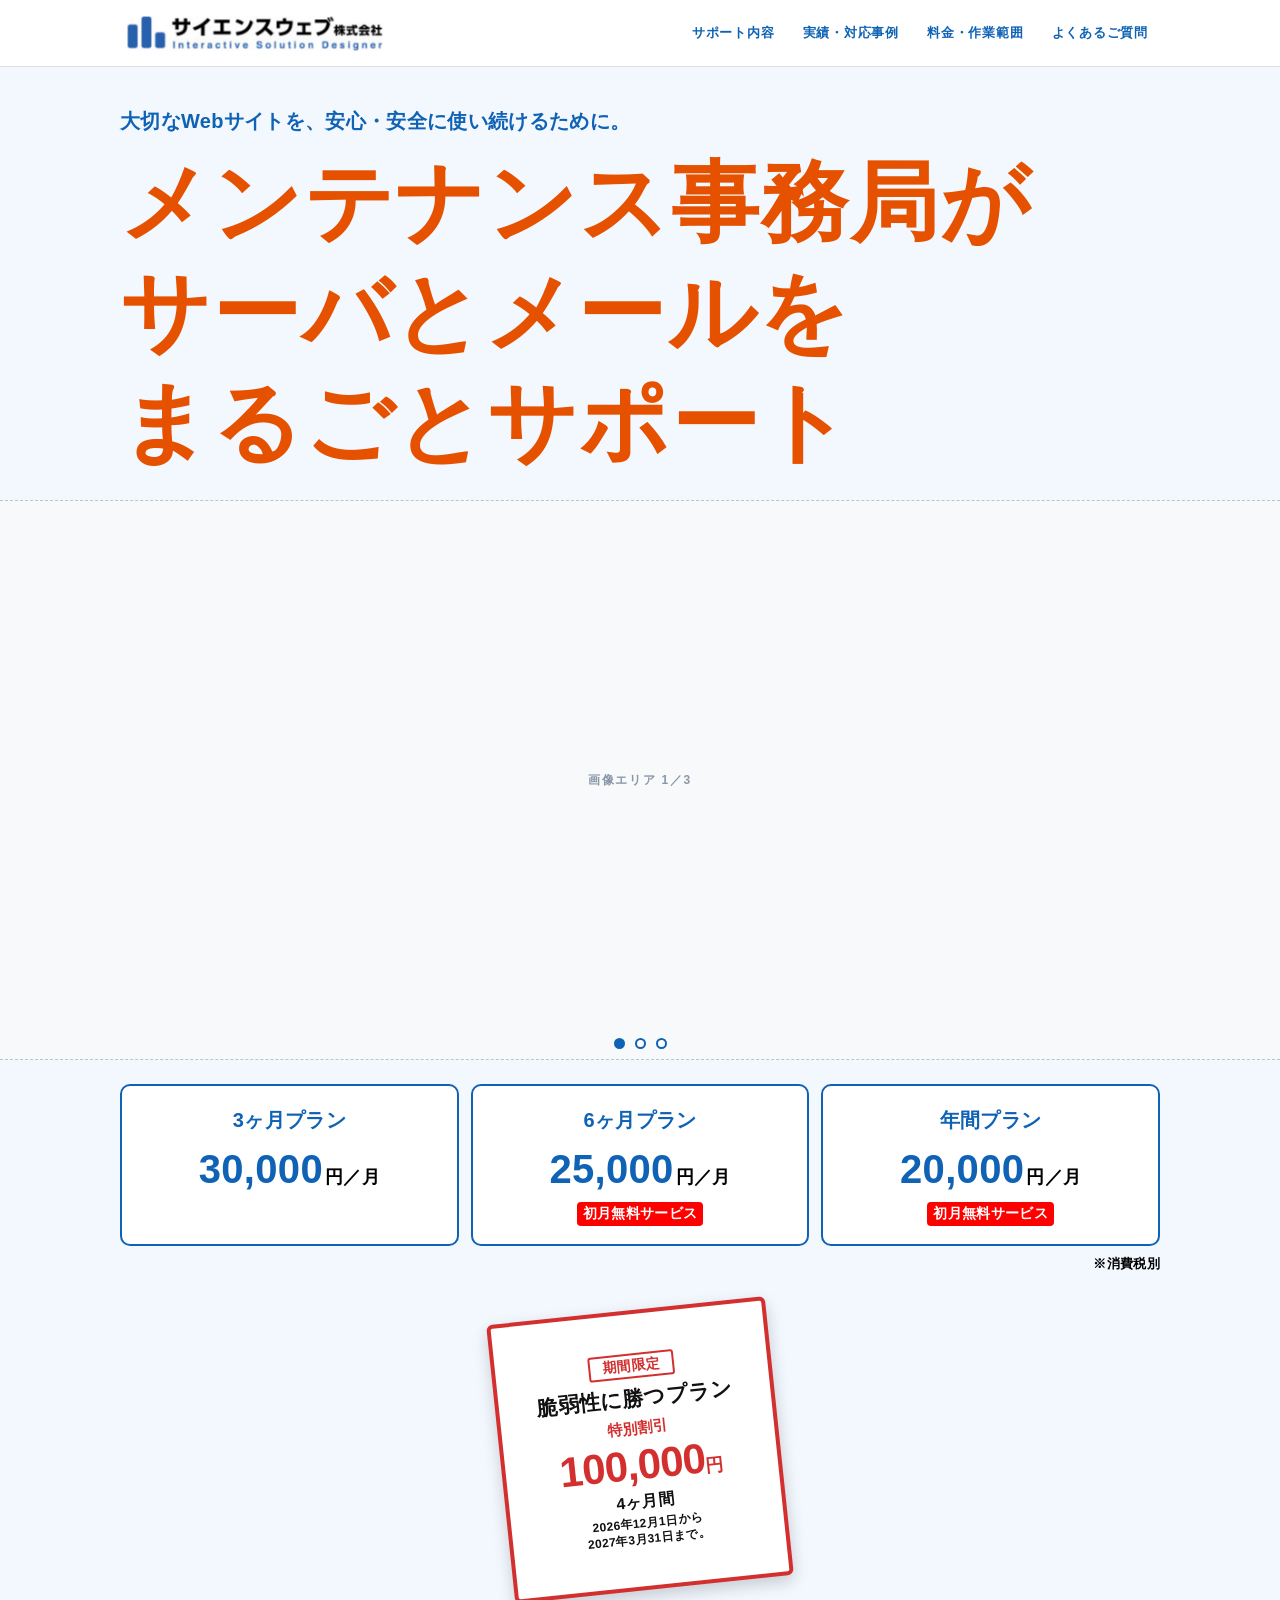
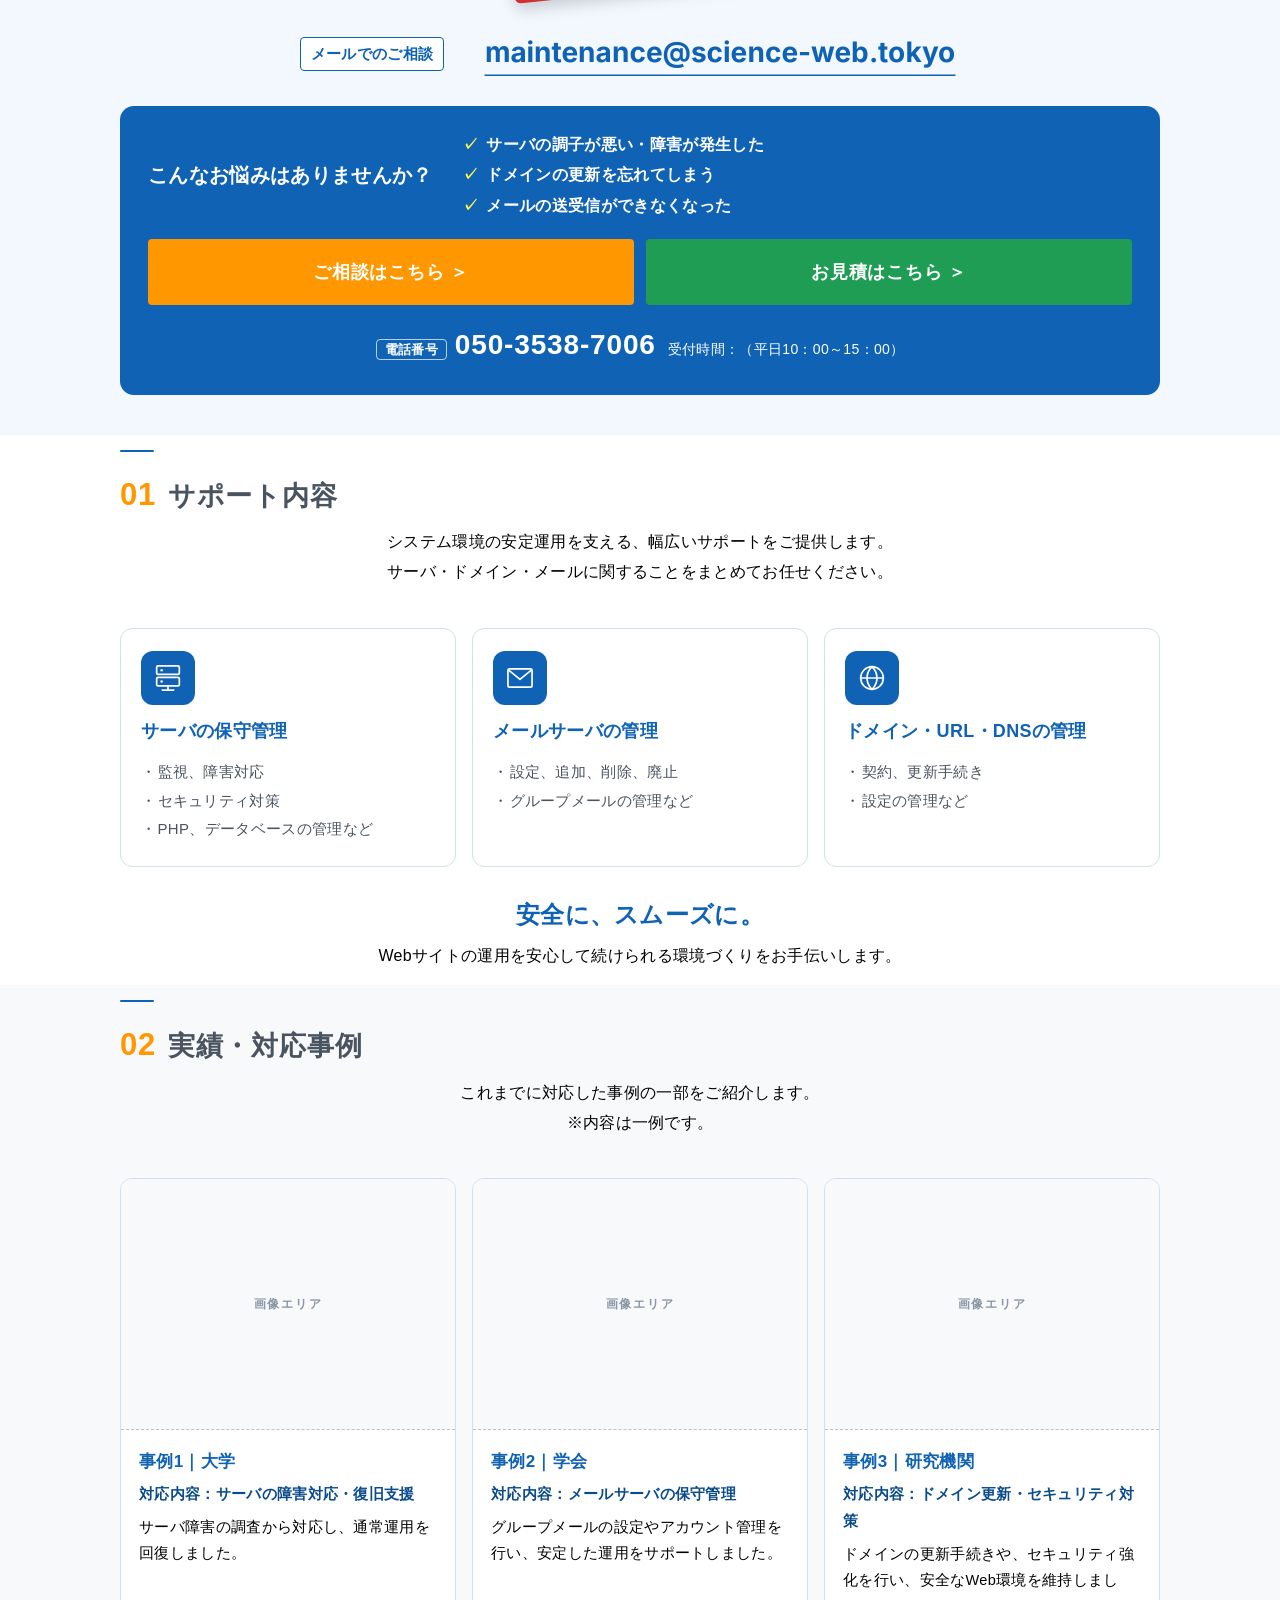
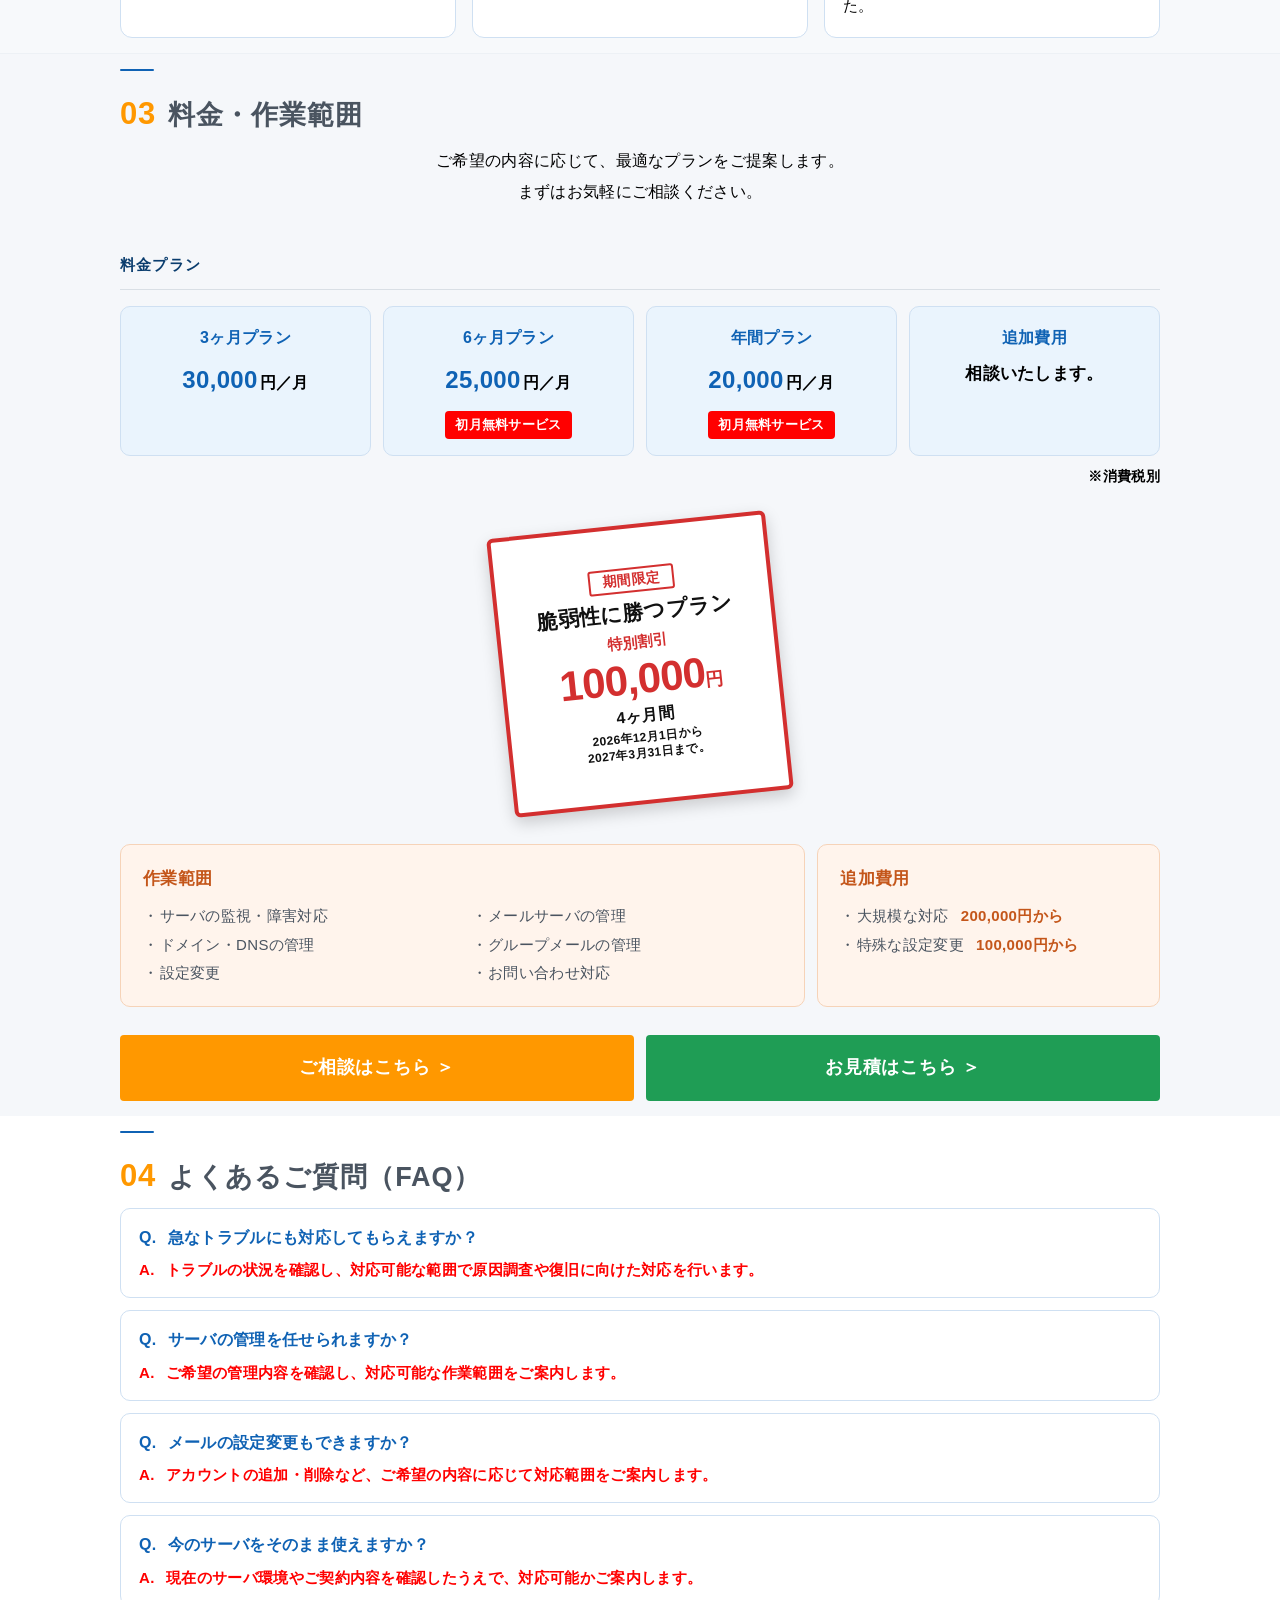
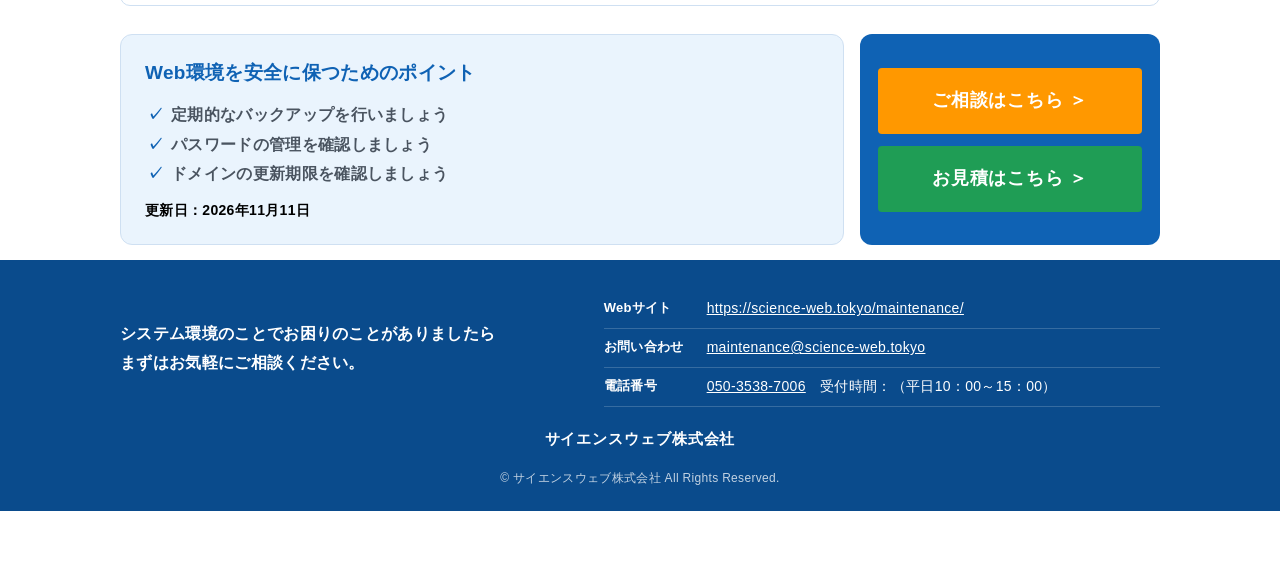
==== commit 8ded1c65: "修正版 ver2.3：電話の受付時間を平日10：00～15：00に（11/12 瀧田様の回答） Co-Authored-By: Claude Opus 5.5 <noreply@anthropic.c" ====
--- a/index.html
+++ b/index.html
@@ -1,5 +1,5 @@
 <!DOCTYPE html>
-<!-- BUILD_TAG: swt2026_maintenance_ver2.2 / 2026-11-11 -->
+<!-- BUILD_TAG: swt2026_maintenance_ver2.3 / 2026-11-12 -->
 <html lang="ja">
 <head>
 <meta charset="utf-8">
@@ -1191,7 +1191,7 @@
         <a class="btn mt-btn-talk" href="mailto:maintenance@science-web.tokyo">ご相談はこちら ＞</a>
         <a class="btn mt-btn-quote" href="mailto:maintenance@science-web.tokyo">お見積はこちら ＞</a>
       </div>
-      <p class="mt-tel"><span class="mt-tel-lbl">電話番号</span><a href="tel:05035387006">050-3538-7006</a><span class="mt-tel-time">受付時間：（平日10：00～17：00）</span></p>
+      <p class="mt-tel"><span class="mt-tel-lbl">電話番号</span><a href="tel:05035387006">050-3538-7006</a><span class="mt-tel-time">受付時間：（平日10：00～15：00）</span></p>
     </div>
   </div>
 </div>
@@ -1385,7 +1385,7 @@
     <dl class="mt-ft-info">
       <div><dt>Webサイト</dt><dd><a href="https://science-web.tokyo/maintenance/">https://science-web.tokyo/maintenance/</a></dd></div>
       <div><dt>お問い合わせ</dt><dd><a href="mailto:maintenance@science-web.tokyo">maintenance@science-web.tokyo</a></dd></div>
-      <div><dt>電話番号</dt><dd><a href="tel:05035387006">050-3538-7006</a>　受付時間：（平日10：00～17：00）</dd></div>
+      <div><dt>電話番号</dt><dd><a href="tel:05035387006">050-3538-7006</a>　受付時間：（平日10：00～15：00）</dd></div>
     </dl>
   </div>
   <div class="wrap mt-ft-co">
